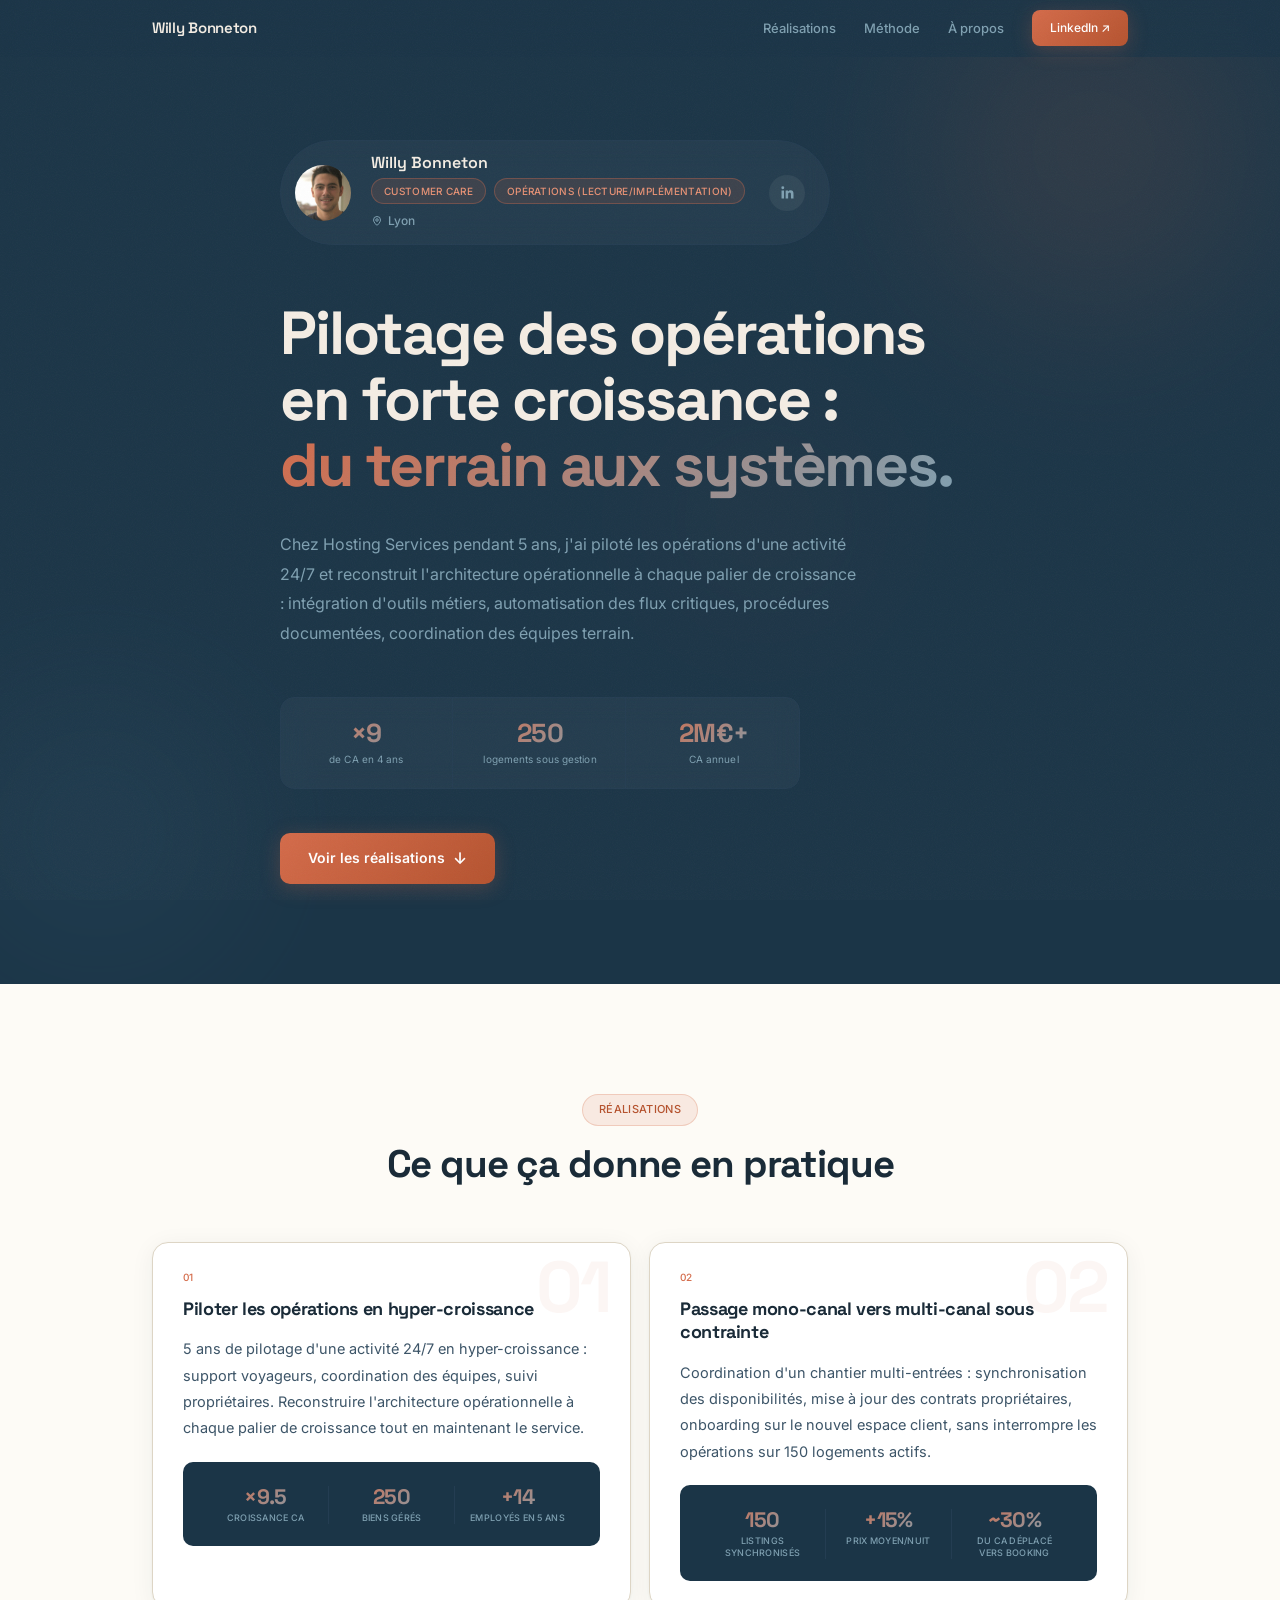
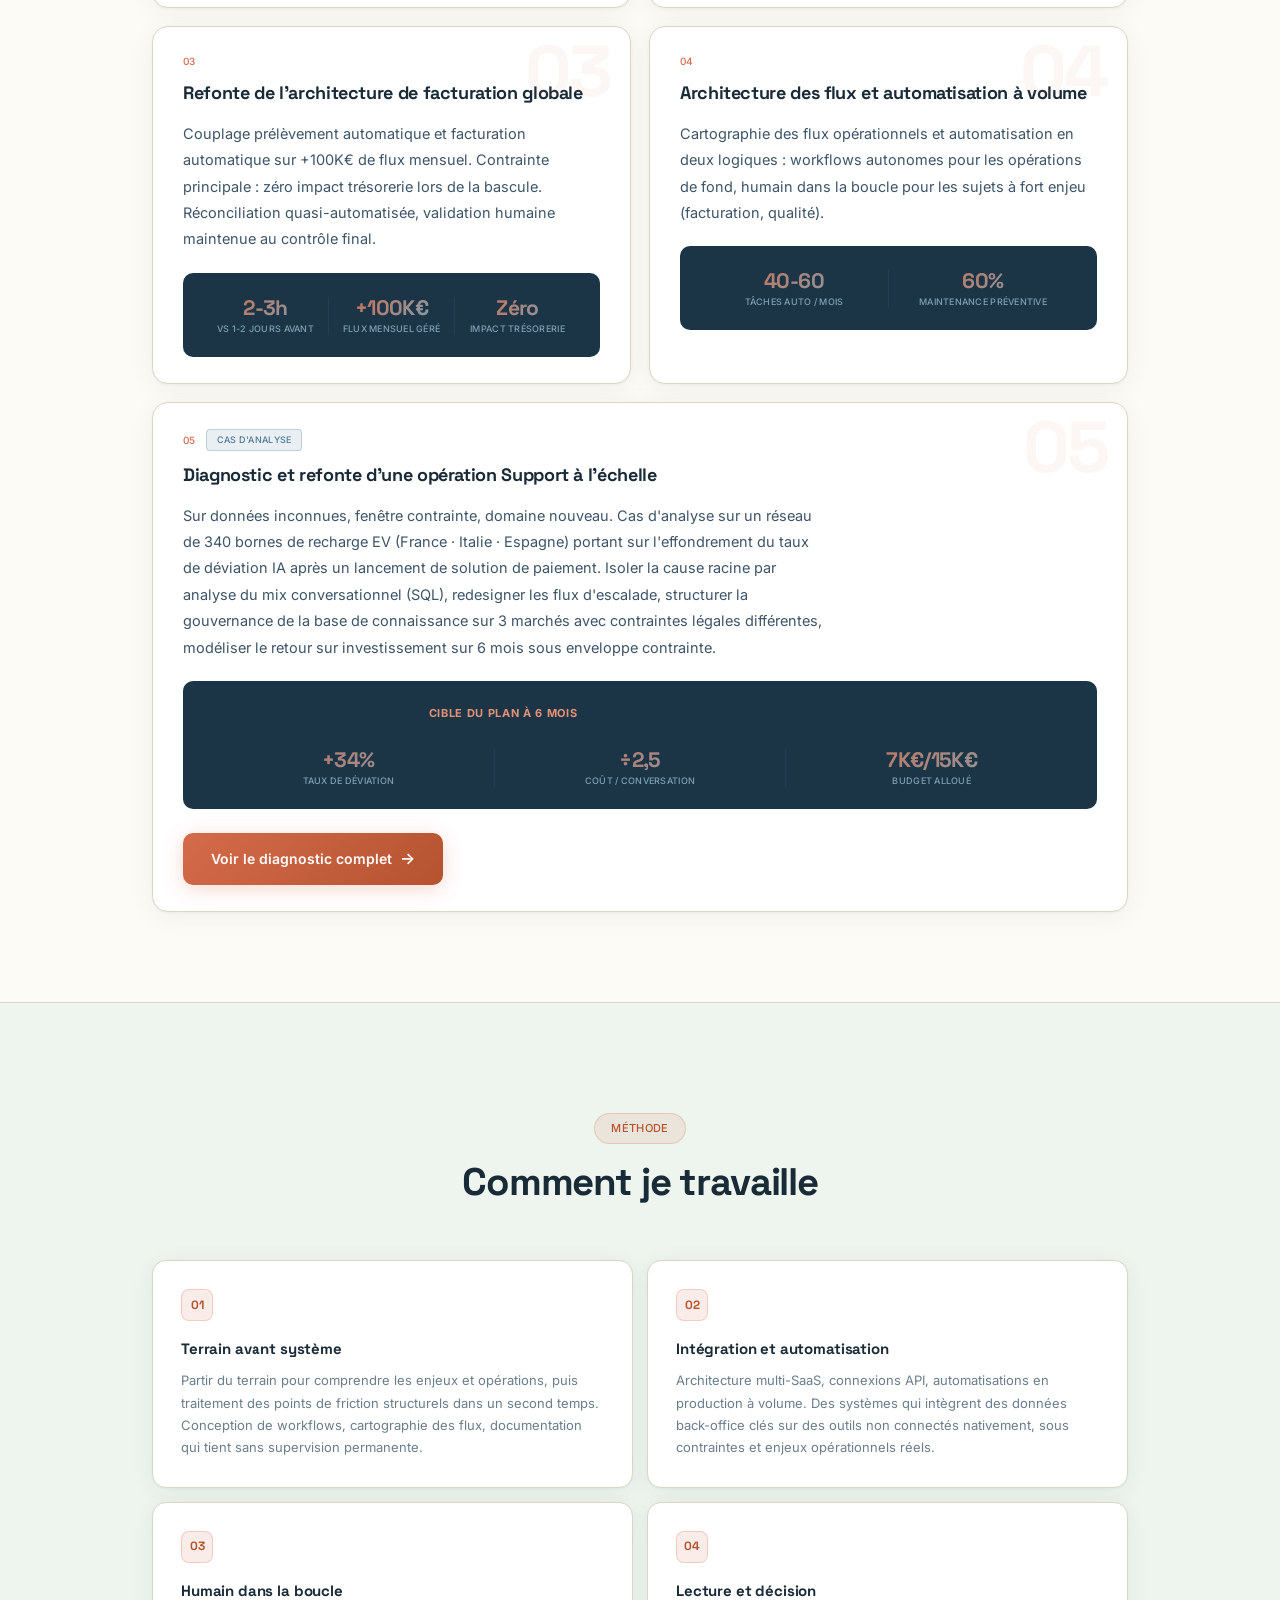
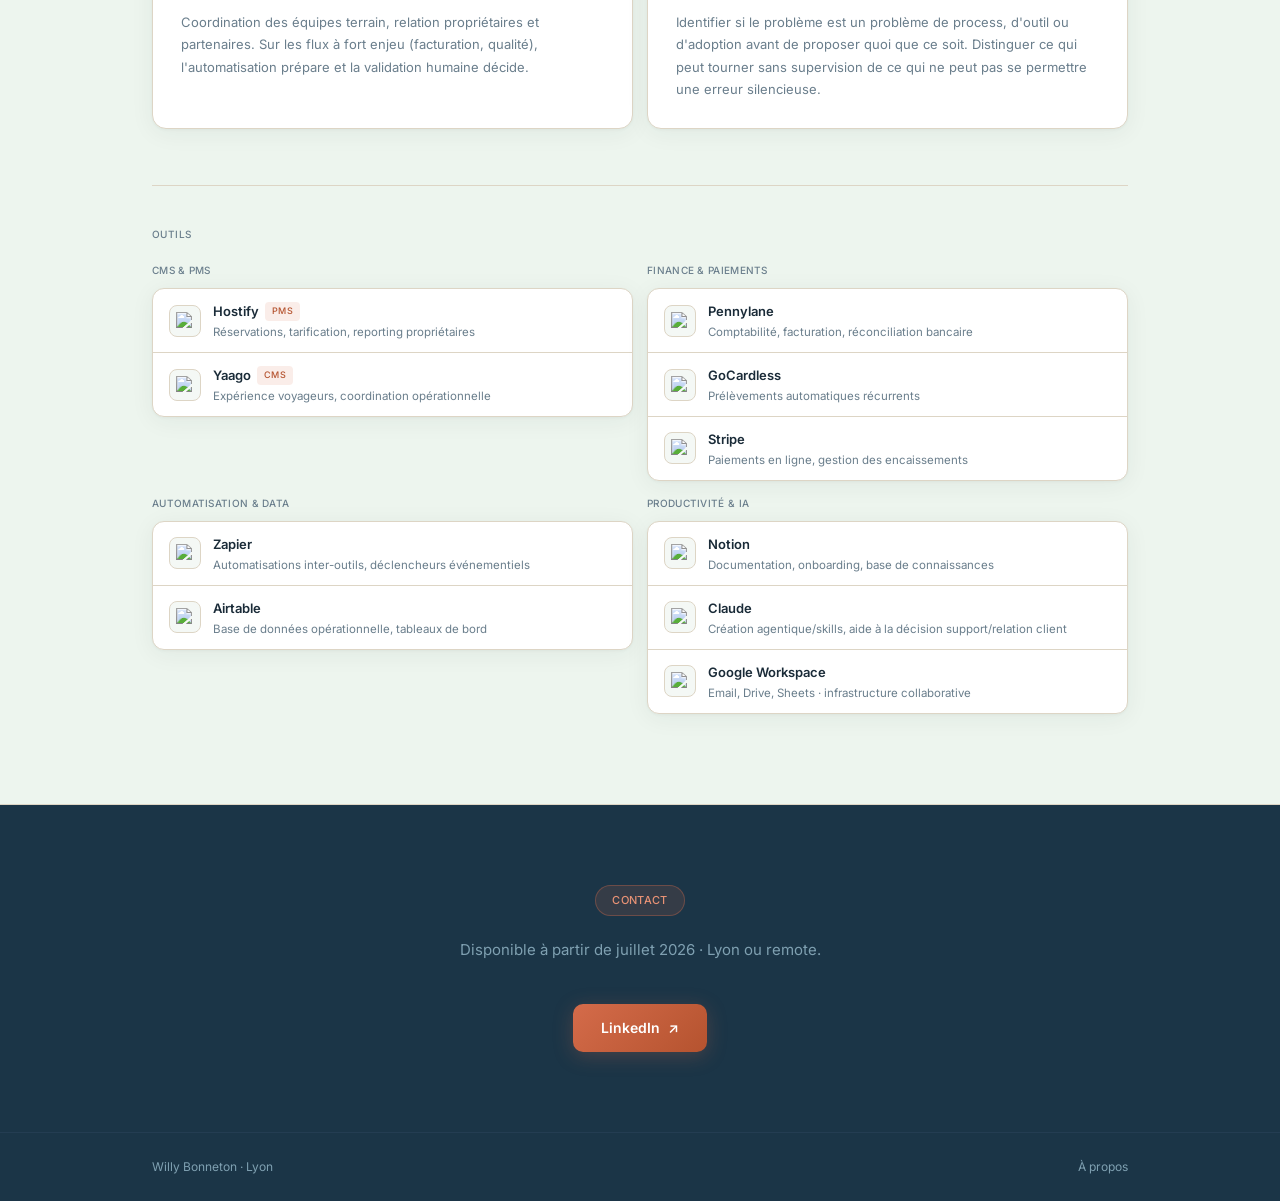
==== index.html @ 4ea3c124 "Renforce la visibilite du label cible du plan a 6 mois" ====
<!DOCTYPE html>
<html lang="fr">
<head>
  <meta charset="UTF-8">
  <meta name="viewport" content="width=device-width, initial-scale=1.0">
  <title>Willy Bonneton · Portfolio</title>
  <meta name="description" content="5 ans à piloter une opération en hyper-croissance, du terrain aux systèmes. Basé à Lyon.">
  <link rel="canonical" href="https://willy-bonneton.vercel.app/">

  <link rel="icon" href="favicon-32.png" type="image/png">
  <link rel="icon" href="favicon-192.png" type="image/png" sizes="192x192">
  <link rel="apple-touch-icon" href="apple-touch-icon.png">

  <meta property="og:type" content="website">
  <meta property="og:site_name" content="Willy Bonneton">
  <meta property="og:title" content="Willy Bonneton · Portfolio">
  <meta property="og:description" content="5 ans à piloter une opération en hyper-croissance, du terrain aux systèmes. Basé à Lyon.">
  <meta property="og:url" content="https://willy-bonneton.vercel.app/">
  <meta property="og:image" content="https://willy-bonneton.vercel.app/assets/og-image.jpg">
  <meta property="og:image:width" content="1200">
  <meta property="og:image:height" content="630">
  <meta property="og:locale" content="fr_FR">
  <meta name="twitter:card" content="summary_large_image">
  <meta name="twitter:title" content="Willy Bonneton · Portfolio">
  <meta name="twitter:description" content="5 ans à piloter une opération en hyper-croissance, du terrain aux systèmes. Basé à Lyon.">
  <meta name="twitter:image" content="https://willy-bonneton.vercel.app/assets/og-image.jpg">

  <link rel="preconnect" href="https://fonts.googleapis.com">
  <link rel="preconnect" href="https://fonts.gstatic.com" crossorigin>
  <link href="https://fonts.googleapis.com/css2?family=Space+Grotesk:wght@400;500;600;700&family=Inter:wght@400;500;600&display=swap" rel="stylesheet">
  <link rel="stylesheet" href="style.css">

  <script type="application/ld+json">
  {
    "@context": "https://schema.org",
    "@type": "Person",
    "name": "Willy Bonneton",
    "url": "https://willy-bonneton.vercel.app/",
    "image": "https://willy-bonneton.vercel.app/assets/willy-bonneton.jpg",
    "jobTitle": "Opérations & Customer Care",
    "address": {
      "@type": "PostalAddress",
      "addressLocality": "Lyon",
      "addressCountry": "FR"
    },
    "sameAs": [
      "https://www.linkedin.com/in/willy-bonneton/"
    ]
  }
  </script>
</head>
<body>

  <header id="site-header">
    <div class="container">
      <nav>
        <a href="index.html" class="nav-brand">Willy Bonneton</a>
        <div class="nav-links">
          <a href="#realisations">Réalisations</a>
          <a href="#methode">Méthode</a>
          <a href="about.html">À propos</a>
          <a href="https://www.linkedin.com/in/willy-bonneton/" target="_blank" rel="noopener" class="nav-cta">LinkedIn ↗</a>
        </div>
        <button class="mobile-menu-btn" aria-label="Menu" aria-expanded="false">☰</button>
      </nav>
    </div>
    <div class="mobile-menu">
      <a href="#realisations">Réalisations</a>
      <a href="#methode">Méthode</a>
      <a href="about.html">À propos</a>
      <a href="https://www.linkedin.com/in/willy-bonneton/" target="_blank" rel="noopener" class="nav-cta">LinkedIn ↗</a>
    </div>
  </header>

  <main>

    <!-- HERO -->
    <section class="hero">
      <div class="orb orb-1"></div>
      <div class="orb orb-2"></div>
      <div class="orb orb-3"></div>
      <div class="container hero-inner">
        <div class="identity-card reveal">
          <img src="assets/willy-bonneton.jpg" alt="Willy Bonneton" class="identity-photo" width="56" height="56" loading="lazy">
          <div class="identity-text">
            <p class="identity-name">Willy Bonneton</p>
            <div class="identity-tags">
              <span class="badge-pill on-dark">Customer Care</span>
              <span class="badge-pill on-dark">Opérations (lecture/implémentation)</span>
            </div>
            <p class="identity-location">
              <svg viewBox="0 0 24 24" fill="none" stroke="currentColor" stroke-width="2" aria-hidden="true"><path d="M12 21s-7-6.1-7-11a7 7 0 0 1 14 0c0 4.9-7 11-7 11z"/><circle cx="12" cy="10" r="2.5"/></svg>
              Lyon
            </p>
          </div>
          <a href="https://www.linkedin.com/in/willy-bonneton/" target="_blank" rel="noopener" class="identity-linkedin" aria-label="Profil LinkedIn de Willy Bonneton">
            <svg viewBox="0 0 24 24" fill="currentColor" aria-hidden="true"><path d="M20.45 20.45h-3.55v-5.57c0-1.33-.02-3.04-1.85-3.04-1.86 0-2.14 1.45-2.14 2.94v5.67H9.36V9h3.41v1.56h.05c.48-.9 1.64-1.85 3.38-1.85 3.6 0 4.27 2.37 4.27 5.46v6.28zM5.34 7.43a2.06 2.06 0 1 1 0-4.12 2.06 2.06 0 0 1 0 4.12zM7.11 20.45H3.56V9h3.55v11.45z"/></svg>
          </a>
        </div>
        <h1 class="hero-title reveal" style="--d:.14s">
          Pilotage des opérations en forte croissance :<br>
          <span class="gradient-text">du terrain aux systèmes.</span>
        </h1>
        <p class="hero-body reveal" style="--d:.16s">
          Chez Hosting Services pendant 5 ans, j'ai piloté les opérations d'une activité 24/7 et reconstruit l'architecture opérationnelle à chaque palier de croissance : intégration d'outils métiers, automatisation des flux critiques, procédures documentées, coordination des équipes terrain.
        </p>
        <div class="hero-stats reveal" style="--d:.24s">
          <div class="stat">
            <span class="stat-num">×9</span>
            <span class="stat-desc">de CA en 4 ans</span>
          </div>
          <div class="stat">
            <span class="stat-num">250</span>
            <span class="stat-desc">logements sous gestion</span>
          </div>
          <div class="stat">
            <span class="stat-num">2M€+</span>
            <span class="stat-desc">CA annuel</span>
          </div>
        </div>
        <div class="reveal" style="--d:.32s">
          <a href="#realisations" class="gradient-btn">Voir les réalisations <span style="font-size:16px">↓</span></a>
        </div>
      </div>
    </section>

    <!-- RÉALISATIONS -->
    <section class="realisations" id="realisations">
      <div class="container">
        <div class="section-head reveal">
          <span class="badge-pill">Réalisations</span>
          <h2>Ce que ça donne en pratique</h2>
        </div>

        <div class="realisations-grid">

          <!-- 01 -->
          <div class="real-card reveal" data-num="01">
            <p class="real-num">01</p>
            <h3>Piloter les opérations en hyper-croissance</h3>
            <p>5 ans de pilotage d'une activité 24/7 en hyper-croissance : support voyageurs, coordination des équipes, suivi propriétaires. Reconstruire l'architecture opérationnelle à chaque palier de croissance tout en maintenant le service.</p>
            <div class="result-block">
              <div class="result-highlights">
                <div class="result-hl">
                  <span class="result-hl-num">×9.5</span>
                  <span class="result-hl-label">croissance CA</span>
                </div>
                <div class="result-hl">
                  <span class="result-hl-num">250</span>
                  <span class="result-hl-label">biens gérés</span>
                </div>
                <div class="result-hl">
                  <span class="result-hl-num">+14</span>
                  <span class="result-hl-label">employés en 5 ans</span>
                </div>
              </div>
            </div>
          </div>

          <!-- 02 -->
          <div class="real-card reveal" data-num="02" style="--d:.08s">
            <p class="real-num">02</p>
            <h3>Passage mono-canal vers multi-canal sous contrainte</h3>
            <p>Coordination d'un chantier multi-entrées : synchronisation des disponibilités, mise à jour des contrats propriétaires, onboarding sur le nouvel espace client, sans interrompre les opérations sur 150 logements actifs.</p>
            <div class="result-block">
              <div class="result-highlights">
                <div class="result-hl">
                  <span class="result-hl-num">150</span>
                  <span class="result-hl-label">listings synchronisés</span>
                </div>
                <div class="result-hl">
                  <span class="result-hl-num">+15%</span>
                  <span class="result-hl-label">prix moyen/nuit</span>
                </div>
                <div class="result-hl">
                  <span class="result-hl-num">~30%</span>
                  <span class="result-hl-label">du CA déplacé vers Booking</span>
                </div>
              </div>
            </div>
          </div>

          <!-- 03 -->
          <div class="real-card reveal" data-num="03" style="--d:.08s">
            <p class="real-num">03</p>
            <h3>Refonte de l'architecture de facturation globale</h3>
            <p>Couplage prélèvement automatique et facturation automatique sur +100K€ de flux mensuel. Contrainte principale : zéro impact trésorerie lors de la bascule. Réconciliation quasi-automatisée, validation humaine maintenue au contrôle final.</p>
            <div class="result-block">
              <div class="result-highlights">
                <div class="result-hl">
                  <span class="result-hl-num">2-3h</span>
                  <span class="result-hl-label">vs 1-2 jours avant</span>
                </div>
                <div class="result-hl">
                  <span class="result-hl-num">+100K€</span>
                  <span class="result-hl-label">flux mensuel géré</span>
                </div>
                <div class="result-hl">
                  <span class="result-hl-num">Zéro</span>
                  <span class="result-hl-label">impact trésorerie</span>
                </div>
              </div>
            </div>
          </div>

          <!-- 04 -->
          <div class="real-card reveal" data-num="04" style="--d:.16s">
            <p class="real-num">04</p>
            <h3>Architecture des flux et automatisation à volume</h3>
            <p>Cartographie des flux opérationnels et automatisation en deux logiques : workflows autonomes pour les opérations de fond, humain dans la boucle pour les sujets à fort enjeu (facturation, qualité).</p>
            <div class="result-block">
              <div class="result-highlights">
                <div class="result-hl">
                  <span class="result-hl-num">40-60</span>
                  <span class="result-hl-label">tâches auto / mois</span>
                </div>
                <div class="result-hl">
                  <span class="result-hl-num">60%</span>
                  <span class="result-hl-label">maintenance préventive</span>
                </div>
              </div>
            </div>
          </div>

          <!-- 05 · Cas d'analyse (pleine largeur) -->
          <div class="real-card real-card-span reveal" data-num="05" style="--d:.20s">
            <div class="real-tag-row">
              <p class="real-num">05</p>
              <span class="real-case-badge">Cas d'analyse</span>
            </div>
            <h3>Diagnostic et refonte d'une opération Support à l'échelle</h3>
            <p>Sur données inconnues, fenêtre contrainte, domaine nouveau. Cas d'analyse sur un réseau de 340 bornes de recharge EV (France · Italie · Espagne) portant sur l'effondrement du taux de déviation IA après un lancement de solution de paiement. Isoler la cause racine par analyse du mix conversationnel (SQL), redesigner les flux d'escalade, structurer la gouvernance de la base de connaissance sur 3 marchés avec contraintes légales différentes, modéliser le retour sur investissement sur 6 mois sous enveloppe contrainte.</p>
            <div class="result-block">
              <p style="text-align:center;font-family:var(--font);font-size:11px;font-weight:700;letter-spacing:0.06em;text-transform:uppercase;color:#E89275;padding-top:16px;margin-bottom:8px;">Cible du plan à 6 mois</p>
              <div class="result-highlights">
                <div class="result-hl">
                  <span class="result-hl-num">+34%</span>
                  <span class="result-hl-label">taux de déviation</span>
                </div>
                <div class="result-hl">
                  <span class="result-hl-num">÷2,5</span>
                  <span class="result-hl-label">coût / conversation</span>
                </div>
                <div class="result-hl">
                  <span class="result-hl-num">7K€/15K€</span>
                  <span class="result-hl-label">budget alloué</span>
                </div>
              </div>
            </div>
            <a href="case-etude-support-ops.html" class="gradient-btn case-cta">Voir le diagnostic complet <span style="font-size:16px">→</span></a>
          </div>

        </div>
      </div>
    </section>

    <!-- MÉTHODE -->
    <section class="methode" id="methode">
      <div class="container">
        <div class="section-head reveal">
          <span class="badge-pill">Méthode</span>
          <h2>Comment je travaille</h2>
        </div>

        <div class="skills-grid">
          <div class="skill reveal">
            <div class="skill-marker">01</div>
            <h4>Terrain avant système</h4>
            <p>Partir du terrain pour comprendre les enjeux et opérations, puis traitement des points de friction structurels dans un second temps. Conception de workflows, cartographie des flux, documentation qui tient sans supervision permanente.</p>
          </div>
          <div class="skill reveal" style="--d:.06s">
            <div class="skill-marker">02</div>
            <h4>Intégration et automatisation</h4>
            <p>Architecture multi-SaaS, connexions API, automatisations en production à volume. Des systèmes qui intègrent des données back-office clés sur des outils non connectés nativement, sous contraintes et enjeux opérationnels réels.</p>
          </div>
          <div class="skill reveal" style="--d:.12s">
            <div class="skill-marker">03</div>
            <h4>Humain dans la boucle</h4>
            <p>Coordination des équipes terrain, relation propriétaires et partenaires. Sur les flux à fort enjeu (facturation, qualité), l'automatisation prépare et la validation humaine décide.</p>
          </div>
          <div class="skill reveal" style="--d:.18s">
            <div class="skill-marker">04</div>
            <h4>Lecture et décision</h4>
            <p>Identifier si le problème est un problème de process, d'outil ou d'adoption avant de proposer quoi que ce soit. Distinguer ce qui peut tourner sans supervision de ce qui ne peut pas se permettre une erreur silencieuse.</p>
          </div>
        </div>

        <!-- Outils -->
        <p class="outils-label reveal">Outils</p>
        <div class="tools-grid">

          <div class="reveal">
            <p class="tool-group-label">CMS &amp; PMS</p>
            <div class="tool-list">
              <div class="tool-item">
                <div class="tool-logo-wrap">
                  <img src="https://www.google.com/s2/favicons?domain=hostify.app&sz=64" alt="Hostify" loading="lazy">
                </div>
                <div class="tool-text">
                  <div class="tool-name-row">
                    <span class="tool-name">Hostify</span>
                    <span class="tool-type">PMS</span>
                  </div>
                  <span class="tool-desc">Réservations, tarification, reporting propriétaires</span>
                </div>
              </div>
              <div class="tool-item">
                <div class="tool-logo-wrap">
                  <img src="https://www.google.com/s2/favicons?domain=yaago.com&sz=64" alt="Yaago" loading="lazy">
                </div>
                <div class="tool-text">
                  <div class="tool-name-row">
                    <span class="tool-name">Yaago</span>
                    <span class="tool-type">CMS</span>
                  </div>
                  <span class="tool-desc">Expérience voyageurs, coordination opérationnelle</span>
                </div>
              </div>
            </div>
          </div>

          <div class="reveal" style="--d:.06s">
            <p class="tool-group-label">Finance &amp; Paiements</p>
            <div class="tool-list">
              <div class="tool-item">
                <div class="tool-logo-wrap">
                  <img src="https://www.google.com/s2/favicons?domain=pennylane.com&sz=64" alt="Pennylane" loading="lazy">
                </div>
                <div class="tool-text">
                  <div class="tool-name-row"><span class="tool-name">Pennylane</span></div>
                  <span class="tool-desc">Comptabilité, facturation, réconciliation bancaire</span>
                </div>
              </div>
              <div class="tool-item">
                <div class="tool-logo-wrap">
                  <img src="https://www.google.com/s2/favicons?domain=gocardless.com&sz=64" alt="GoCardless" loading="lazy">
                </div>
                <div class="tool-text">
                  <div class="tool-name-row"><span class="tool-name">GoCardless</span></div>
                  <span class="tool-desc">Prélèvements automatiques récurrents</span>
                </div>
              </div>
              <div class="tool-item">
                <div class="tool-logo-wrap">
                  <img src="https://cdn.simpleicons.org/stripe/635BFF" alt="Stripe" loading="lazy">
                </div>
                <div class="tool-text">
                  <div class="tool-name-row"><span class="tool-name">Stripe</span></div>
                  <span class="tool-desc">Paiements en ligne, gestion des encaissements</span>
                </div>
              </div>
            </div>
          </div>

          <div class="reveal" style="--d:.12s">
            <p class="tool-group-label">Automatisation &amp; Data</p>
            <div class="tool-list">
              <div class="tool-item">
                <div class="tool-logo-wrap">
                  <img src="https://cdn.simpleicons.org/zapier/FF4A00" alt="Zapier" loading="lazy">
                </div>
                <div class="tool-text">
                  <div class="tool-name-row"><span class="tool-name">Zapier</span></div>
                  <span class="tool-desc">Automatisations inter-outils, déclencheurs événementiels</span>
                </div>
              </div>
              <div class="tool-item">
                <div class="tool-logo-wrap">
                  <img src="https://cdn.simpleicons.org/airtable/18BFFF" alt="Airtable" loading="lazy">
                </div>
                <div class="tool-text">
                  <div class="tool-name-row"><span class="tool-name">Airtable</span></div>
                  <span class="tool-desc">Base de données opérationnelle, tableaux de bord</span>
                </div>
              </div>
            </div>
          </div>

          <div class="reveal" style="--d:.18s">
            <p class="tool-group-label">Productivité &amp; IA</p>
            <div class="tool-list">
              <div class="tool-item">
                <div class="tool-logo-wrap">
                  <img src="https://cdn.simpleicons.org/notion/000000" alt="Notion" loading="lazy">
                </div>
                <div class="tool-text">
                  <div class="tool-name-row"><span class="tool-name">Notion</span></div>
                  <span class="tool-desc">Documentation, onboarding, base de connaissances</span>
                </div>
              </div>
              <div class="tool-item">
                <div class="tool-logo-wrap">
                  <img src="https://cdn.simpleicons.org/anthropic/C05621" alt="Claude" loading="lazy">
                </div>
                <div class="tool-text">
                  <div class="tool-name-row"><span class="tool-name">Claude</span></div>
                  <span class="tool-desc">Création agentique/skills, aide à la décision support/relation client</span>
                </div>
              </div>
              <div class="tool-item">
                <div class="tool-logo-wrap">
                  <img src="https://cdn.simpleicons.org/google/4285F4" alt="Google Workspace" loading="lazy">
                </div>
                <div class="tool-text">
                  <div class="tool-name-row"><span class="tool-name">Google Workspace</span></div>
                  <span class="tool-desc">Email, Drive, Sheets · infrastructure collaborative</span>
                </div>
              </div>
            </div>
          </div>

        </div>
      </div>
    </section>

    <!-- CONTACT -->
    <section class="contact" id="contact">
      <div class="container reveal">
        <span class="badge-pill on-dark">Contact</span>
        <p class="dark-p" style="margin-top:20px;">Disponible à partir de juillet 2026 · Lyon ou remote.</p>
        <div class="contact-actions">
          <a href="https://www.linkedin.com/in/willy-bonneton/" target="_blank" rel="noopener" class="gradient-btn">LinkedIn <span style="font-size:14px">↗</span></a>
        </div>
      </div>
    </section>

  </main>

  <footer>
    <div class="container">
      <p>Willy Bonneton · Lyon</p>
      <a href="about.html">À propos</a>
    </div>
  </footer>

  <script>
    (function () {
      var header = document.getElementById('site-header');
      var onScroll = function () {
        header.classList.toggle('scrolled', window.scrollY > 20);
      };
      window.addEventListener('scroll', onScroll, { passive: true });
      onScroll();

      var btn = document.querySelector('.mobile-menu-btn');
      var menu = document.querySelector('.mobile-menu');
      btn.addEventListener('click', function () {
        var open = menu.classList.toggle('open');
        btn.textContent = open ? '✕' : '☰';
        btn.setAttribute('aria-expanded', open);
      });
      menu.querySelectorAll('a').forEach(function (a) {
        a.addEventListener('click', function () {
          menu.classList.remove('open');
          btn.textContent = '☰';
          btn.setAttribute('aria-expanded', 'false');
        });
      });

      var reveals = document.querySelectorAll('.reveal');
      var show = function (el) { el.classList.add('visible'); };
      if ('IntersectionObserver' in window) {
        var obs = new IntersectionObserver(function (entries) {
          entries.forEach(function (entry) {
            if (entry.isIntersecting) {
              show(entry.target);
              obs.unobserve(entry.target);
            }
          });
        }, { threshold: 0.01 });
        reveals.forEach(function (el) {
          var rect = el.getBoundingClientRect();
          if (rect.top < window.innerHeight && rect.bottom > 0) {
            show(el);
          } else {
            obs.observe(el);
          }
        });
      } else {
        reveals.forEach(show);
      }
    })();
  </script>

<script defer src="/_vercel/insights/script.js"></script>
</body>
</html>
---- style.css ----
*, *::before, *::after { box-sizing: border-box; margin: 0; padding: 0; }

:root {
  --bg:           #FDFBF6;
  --bg-alt:       #EDF5EE;
  --bg-dark:      #1B3547;
  --text:         #1A2B38;
  --text-light:   #F4EDE4;
  --muted:        #6A7E8C;
  --muted-dark:   #7FA0B1;
  --accent:       #D46B4A;
  --accent-deep:  #B5532F;
  --accent-cool:  #4E7A96;
  --accent-dim:   rgba(212,107,74,0.12);
  --border:       #DDD5C5;
  --border-dark:  #243D52;
  --surface-dark: rgba(255,255,255,0.04);
  --nav-bg:       rgba(27,53,71,0.82);
  --card-shadow:        0 1px 3px rgba(26,43,56,0.04), 0 4px 24px rgba(26,43,56,0.06);
  --card-shadow-hover:  0 2px 8px rgba(212,107,74,0.10), 0 12px 36px rgba(26,43,56,0.10);
  --font:      'Inter', -apple-system, BlinkMacSystemFont, sans-serif;
  --font-head: 'Space Grotesk', 'Inter', sans-serif;
  --max: 1040px;
}

html { scroll-behavior: smooth; }

body {
  font-family: var(--font);
  background: var(--bg);
  color: var(--text);
  font-size: 16px;
  line-height: 1.6;
  -webkit-font-smoothing: antialiased;
  -moz-osx-font-smoothing: grayscale;
  overflow-x: hidden;
}

body::after {
  content: '';
  position: fixed;
  inset: 0;
  pointer-events: none;
  z-index: 9999;
  opacity: 0.04;
  background-image: url("data:image/svg+xml,%3Csvg xmlns='http://www.w3.org/2000/svg' width='300' height='300'%3E%3Cfilter id='n'%3E%3CfeTurbulence type='fractalNoise' baseFrequency='0.7' numOctaves='4' stitchTiles='stitch'/%3E%3C/filter%3E%3Crect width='300' height='300' filter='url(%23n)'/%3E%3C/svg%3E");
  background-size: 200px;
  background-repeat: repeat;
}

a { color: inherit; text-decoration: none; }
img { display: block; max-width: 100%; }

.container {
  max-width: var(--max);
  margin: 0 auto;
  padding: 0 32px;
}

/* ── Scrollbar ── */
::-webkit-scrollbar { width: 6px; }
::-webkit-scrollbar-track { background: var(--bg); }
::-webkit-scrollbar-thumb { background: var(--border); border-radius: 3px; }
::-webkit-scrollbar-thumb:hover { background: var(--accent); }

/* ── Utilitaires dégradés ── */
.gradient-text {
  background: linear-gradient(135deg, var(--accent), var(--muted-dark));
  -webkit-background-clip: text;
  -webkit-text-fill-color: transparent;
  background-clip: text;
}

.gradient-btn {
  display: inline-flex;
  align-items: center;
  gap: 8px;
  background: linear-gradient(135deg, var(--accent), var(--accent-deep));
  color: #fff;
  font-weight: 600;
  font-size: 14px;
  padding: 13px 28px;
  border-radius: 10px;
  border: none;
  cursor: pointer;
  transition: transform 0.2s, box-shadow 0.2s;
  box-shadow: 0 4px 20px rgba(212,107,74,0.25);
}
.gradient-btn:hover {
  transform: translateY(-2px);
  box-shadow: 0 8px 30px rgba(212,107,74,0.35);
}

.ghost-btn {
  display: inline-flex;
  align-items: center;
  gap: 8px;
  background: transparent;
  font-weight: 600;
  font-size: 14px;
  padding: 12px 26px;
  border-radius: 10px;
  cursor: pointer;
  border: 1.5px solid rgba(255,255,255,0.2);
  color: var(--text-light);
  transition: border-color 0.2s, transform 0.2s;
}
.ghost-btn:hover {
  border-color: var(--accent);
  transform: translateY(-1px);
}

/* ── Badge pill ── */
.badge-pill {
  display: inline-flex;
  align-items: center;
  padding: 6px 16px;
  border-radius: 100px;
  font-family: var(--font);
  font-size: 11px;
  font-weight: 500;
  letter-spacing: 0.03em;
  text-transform: uppercase;
  background: var(--accent-dim);
  border: 1px solid rgba(212,107,74,0.25);
  color: var(--accent-deep);
}

.badge-pill.on-dark {
  background: rgba(212,107,74,0.14);
  border-color: rgba(212,107,74,0.35);
  color: #E89275;
}

/* ── Têtes de section ── */
.section-head {
  text-align: center;
  margin-bottom: 56px;
}

.section-head h2 {
  font-family: var(--font-head);
  font-size: clamp(1.6rem, 3vw, 2.4rem);
  font-weight: 700;
  letter-spacing: -0.03em;
  line-height: 1.15;
  color: var(--text);
  margin-top: 16px;
}

/* ── Animations d'entrée au scroll ── */
.reveal {
  opacity: 0;
  transform: translateY(28px);
  transition: opacity 0.65s cubic-bezier(0.22,1,0.36,1) var(--d, 0s),
              transform 0.65s cubic-bezier(0.22,1,0.36,1) var(--d, 0s);
}
.reveal.visible {
  opacity: 1;
  transform: translateY(0);
}
@media (prefers-reduced-motion: reduce) {
  .reveal { opacity: 1; transform: none; transition: none; }
}

@keyframes float1 {
  0%, 100% { transform: translate(0, 0) scale(1); }
  33% { transform: translate(30px, -40px) scale(1.05); }
  66% { transform: translate(-20px, 20px) scale(0.95); }
}
@keyframes float2 {
  0%, 100% { transform: translate(0, 0) scale(1); }
  33% { transform: translate(-40px, 30px) scale(0.95); }
  66% { transform: translate(20px, -30px) scale(1.05); }
}

/* ════════════════════════════════════
   NAVIGATION
════════════════════════════════════ */
header {
  position: fixed;
  top: 0;
  left: 0;
  right: 0;
  z-index: 100;
  background: var(--nav-bg);
  backdrop-filter: blur(16px);
  -webkit-backdrop-filter: blur(16px);
  border-bottom: 1px solid transparent;
  transition: border-color 0.3s, background 0.3s;
}
header.scrolled { border-bottom-color: var(--border-dark); }

nav {
  display: flex;
  align-items: center;
  justify-content: space-between;
  height: 56px;
}

.nav-brand {
  font-family: var(--font-head);
  font-size: 15px;
  font-weight: 600;
  letter-spacing: -0.02em;
  color: var(--text-light);
}

.nav-links { display: flex; align-items: center; gap: 28px; }
.nav-links a { font-size: 13px; font-weight: 500; color: var(--muted-dark); transition: color 0.2s; }
.nav-links a:hover { color: var(--text-light); }

.nav-links .nav-cta {
  color: #fff;
  padding: 8px 18px;
  font-size: 12px;
  border-radius: 8px;
  background: linear-gradient(135deg, var(--accent), var(--accent-deep));
  box-shadow: 0 4px 20px rgba(212,107,74,0.25);
  transition: transform 0.2s, box-shadow 0.2s;
}
.nav-links .nav-cta:hover {
  color: #fff;
  transform: translateY(-2px);
  box-shadow: 0 8px 30px rgba(212,107,74,0.35);
}

.mobile-menu-btn {
  display: none;
  align-items: center;
  justify-content: center;
  width: 36px;
  height: 36px;
  background: none;
  border: none;
  color: var(--text-light);
  cursor: pointer;
  font-size: 20px;
}

.mobile-menu {
  display: none;
  flex-direction: column;
  gap: 16px;
  padding: 16px 32px 24px;
  border-top: 1px solid var(--border-dark);
}
.mobile-menu.open { display: flex; }
.mobile-menu a { font-size: 15px; font-weight: 500; color: var(--muted-dark); }
.mobile-menu .nav-cta {
  color: #fff;
  text-align: center;
  justify-content: center;
  display: inline-flex;
  padding: 10px 20px;
  font-size: 13px;
  border-radius: 8px;
  background: linear-gradient(135deg, var(--accent), var(--accent-deep));
}

/* ════════════════════════════════════
   HERO
════════════════════════════════════ */
.hero {
  position: relative;
  overflow: hidden;
  background: var(--bg-dark);
  padding: 140px 0 100px;
  min-height: 90vh;
  display: flex;
  align-items: center;
}

.orb {
  position: absolute;
  border-radius: 50%;
  filter: blur(80px);
  pointer-events: none;
  opacity: 0.16;
}
.orb-1 {
  width: 500px; height: 500px; top: -10%; right: -5%;
  background: radial-gradient(circle, var(--accent), transparent 70%);
  animation: float1 20s ease-in-out infinite;
}
.orb-2 {
  width: 400px; height: 400px; bottom: -5%; left: -8%;
  background: radial-gradient(circle, var(--accent-cool), transparent 70%);
  animation: float2 25s ease-in-out infinite;
}
.orb-3 {
  width: 250px; height: 250px; top: 40%; left: 50%;
  background: radial-gradient(circle, var(--accent), transparent 70%);
  animation: float1 18s ease-in-out infinite reverse;
  opacity: 0.08;
}

.hero-inner { position: relative; z-index: 1; }

.kicker {
  font-family: var(--font);
  font-size: 11px;
  font-weight: 500;
  letter-spacing: 0.04em;
  text-transform: uppercase;
  color: var(--muted-dark);
  margin-bottom: 28px;
}

.hero-title {
  font-family: var(--font-head);
  font-size: clamp(2.2rem, 5vw, 3.8rem);
  font-weight: 700;
  line-height: 1.08;
  letter-spacing: -0.035em;
  color: var(--text-light);
  margin-bottom: 32px;
  max-width: 720px;
}

.hero-body {
  font-size: 16px;
  color: var(--muted-dark);
  line-height: 1.85;
  max-width: 580px;
  margin-bottom: 48px;
}

.hero-stats {
  display: flex;
  gap: 2px;
  border: 1px solid var(--border-dark);
  border-radius: 14px;
  overflow: hidden;
  max-width: 520px;
  margin-bottom: 44px;
  background: var(--surface-dark);
  backdrop-filter: blur(12px);
  -webkit-backdrop-filter: blur(12px);
}

.stat {
  flex: 1;
  padding: 22px 20px;
  border-right: 1px solid var(--border-dark);
  text-align: center;
}
.stat:last-child { border-right: none; }

.stat-num {
  display: block;
  font-family: var(--font-head);
  font-size: 26px;
  font-weight: 700;
  letter-spacing: -0.03em;
  line-height: 1;
  margin-bottom: 6px;
  background: linear-gradient(135deg, var(--accent), var(--muted-dark));
  -webkit-background-clip: text;
  -webkit-text-fill-color: transparent;
  background-clip: text;
}

.stat-desc {
  display: block;
  font-family: var(--font);
  font-size: 10px;
  color: var(--muted-dark);
  letter-spacing: 0.01em;
  line-height: 1.4;
}

/* ════════════════════════════════════
   IDENTITY CARD (hero)
════════════════════════════════════ */
.identity-card {
  display: inline-flex;
  align-items: center;
  gap: 20px;
  padding: 14px 24px 14px 14px;
  border-radius: 100px;
  background: var(--surface-dark);
  border: 1px solid var(--border-dark);
  backdrop-filter: blur(12px);
  -webkit-backdrop-filter: blur(12px);
  margin-bottom: 56px;
  max-width: 100%;
}

.identity-photo {
  width: 56px;
  height: 56px;
  border-radius: 50%;
  object-fit: cover;
  flex-shrink: 0;
}

.identity-text {
  display: flex;
  flex-direction: column;
  gap: 7px;
  min-width: 0;
}

.identity-name {
  font-family: var(--font-head);
  font-size: 16px;
  font-weight: 600;
  color: var(--text-light);
  line-height: 1;
  margin: 0;
}

.identity-tags {
  display: flex;
  align-items: center;
  gap: 8px;
  flex-wrap: wrap;
}

.identity-tags .badge-pill {
  padding: 4px 12px;
  font-size: 10px;
}

.identity-location {
  display: flex;
  align-items: center;
  gap: 5px;
  font-size: 12px;
  color: var(--muted-dark);
  font-weight: 500;
  margin: 0;
}
.identity-location svg { width: 12px; height: 12px; flex-shrink: 0; }

.identity-linkedin {
  display: inline-flex;
  align-items: center;
  justify-content: center;
  width: 36px;
  height: 36px;
  border-radius: 50%;
  background: rgba(255,255,255,0.06);
  color: var(--muted-dark);
  flex-shrink: 0;
  margin-left: 4px;
  transition: background 0.2s, color 0.2s;
}
.identity-linkedin:hover { background: var(--accent); color: #fff; }
.identity-linkedin svg { width: 17px; height: 17px; }

@media (max-width: 560px) {
  .identity-card { flex-wrap: wrap; border-radius: 24px; padding: 16px; gap: 14px; margin-bottom: 40px; }
  .identity-linkedin { margin-left: auto; }
}

/* ════════════════════════════════════
   RÉALISATIONS
════════════════════════════════════ */
.realisations {
  background: var(--bg);
  padding: 110px 0 90px;
}

.real-card {
  position: relative;
  overflow: hidden;
  background: #FFFFFF;
  border: 1px solid var(--border);
  border-radius: 16px;
  padding: 36px 40px;
  box-shadow: var(--card-shadow);
  transition: border-color 0.35s cubic-bezier(0.22,1,0.36,1),
              box-shadow 0.35s cubic-bezier(0.22,1,0.36,1),
              transform 0.35s cubic-bezier(0.22,1,0.36,1);
}
.real-card:hover {
  border-color: rgba(212,107,74,0.35);
  box-shadow: var(--card-shadow-hover);
  transform: translateY(-3px);
}

.real-card::before {
  content: attr(data-num);
  position: absolute;
  top: 12px;
  right: 28px;
  font-family: var(--font-head);
  font-size: 100px;
  font-weight: 800;
  line-height: 1;
  letter-spacing: -0.04em;
  pointer-events: none;
  color: rgba(212,107,74,0.06);
}

.real-num {
  font-family: var(--font);
  font-size: 10px;
  font-weight: 500;
  letter-spacing: 0.04em;
  text-transform: uppercase;
  color: var(--accent);
  margin-bottom: 12px;
}

.real-card h3 {
  font-family: var(--font-head);
  font-size: 18px;
  font-weight: 700;
  letter-spacing: -0.02em;
  line-height: 1.3;
  margin-bottom: 16px;
  max-width: 580px;
}

.real-card p:not(.real-num) {
  font-size: 14.5px;
  color: #3D5568;
  line-height: 1.82;
  margin-bottom: 12px;
  max-width: 640px;
}
.real-card p:last-of-type { margin-bottom: 0; }

/* Bloc résultats */
.result-block {
  margin-top: 20px;
  background: var(--bg-dark);
  border-radius: 10px;
  padding: 6px 0;
  overflow: hidden;
}

/* ════════════════════════════════════
   MÉTHODE
════════════════════════════════════ */
.methode {
  background: var(--bg-alt);
  padding: 110px 0 90px;
  border-top: 1px solid var(--border);
  border-bottom: 1px solid var(--border);
}

.skills-grid {
  display: grid;
  grid-template-columns: 1fr 1fr;
  gap: 14px;
  margin-bottom: 56px;
}

.skill {
  background: #FFFFFF;
  border: 1px solid var(--border);
  border-radius: 14px;
  padding: 28px;
  box-shadow: var(--card-shadow);
  transition: border-color 0.3s cubic-bezier(0.22,1,0.36,1),
              box-shadow 0.3s cubic-bezier(0.22,1,0.36,1),
              transform 0.3s cubic-bezier(0.22,1,0.36,1);
}
.skill:hover {
  border-color: rgba(212,107,74,0.35);
  box-shadow: var(--card-shadow-hover);
  transform: translateY(-2px);
}

.skill-marker {
  display: inline-flex;
  align-items: center;
  justify-content: center;
  width: 32px;
  height: 32px;
  background: var(--accent-dim);
  border: 1px solid rgba(212,107,74,0.25);
  border-radius: 8px;
  font-family: var(--font-head);
  font-size: 12px;
  font-weight: 700;
  color: var(--accent-deep);
  margin-bottom: 16px;
}

.skill h4 {
  font-family: var(--font-head);
  font-size: 15px;
  font-weight: 700;
  letter-spacing: -0.01em;
  margin-bottom: 8px;
}
.skill p { font-size: 13px; color: var(--muted); line-height: 1.72; }

/* ── Outils ── */
.outils-label {
  font-family: var(--font);
  font-size: 10px;
  font-weight: 500;
  letter-spacing: 0.04em;
  text-transform: uppercase;
  color: var(--muted);
  margin-bottom: 20px;
  padding-top: 40px;
  border-top: 1px solid var(--border);
}

.tools-grid {
  display: grid;
  grid-template-columns: 1fr 1fr;
  gap: 14px;
}

.tool-group-label {
  font-family: var(--font);
  font-size: 10px;
  font-weight: 500;
  letter-spacing: 0.03em;
  text-transform: uppercase;
  color: var(--muted);
  margin-bottom: 10px;
}

.tool-list {
  background: #FFFFFF;
  border: 1px solid var(--border);
  border-radius: 12px;
  overflow: hidden;
  box-shadow: var(--card-shadow);
}

.tool-item {
  display: flex;
  align-items: center;
  gap: 12px;
  padding: 12px 16px;
  border-bottom: 1px solid var(--border);
}
.tool-item:last-child { border-bottom: none; }

.tool-logo-wrap {
  width: 32px;
  height: 32px;
  border-radius: 8px;
  background: #F4F8F5;
  border: 1px solid var(--border);
  display: flex;
  align-items: center;
  justify-content: center;
  flex-shrink: 0;
  overflow: hidden;
}

.tool-logo-wrap img {
  width: 18px;
  height: 18px;
  object-fit: contain;
}

.tool-text { display: flex; flex-direction: column; gap: 2px; min-width: 0; }

.tool-name-row { display: flex; align-items: center; gap: 6px; }

.tool-name { font-size: 13px; font-weight: 600; white-space: nowrap; }

.tool-type {
  font-family: var(--font);
  font-size: 9px;
  font-weight: 500;
  letter-spacing: 0.03em;
  text-transform: uppercase;
  background: var(--accent-dim);
  color: var(--accent-deep);
  padding: 2px 7px;
  border-radius: 4px;
  white-space: nowrap;
}

.tool-desc {
  font-size: 11.5px;
  color: var(--muted);
  line-height: 1.4;
  white-space: nowrap;
  overflow: hidden;
  text-overflow: ellipsis;
}

/* ════════════════════════════════════
   CONTACT
════════════════════════════════════ */
.contact {
  position: relative;
  overflow: hidden;
  background: var(--bg-dark);
  padding: 80px 0;
  text-align: center;
}

.contact .container { position: relative; z-index: 1; }

.contact-actions {
  margin-top: 24px;
  display: flex;
  gap: 12px;
  justify-content: center;
  flex-wrap: wrap;
}

/* ── Footer ── */
footer {
  background: var(--bg-dark);
  border-top: 1px solid var(--border-dark);
  padding: 24px 0;
}

footer .container {
  display: flex;
  justify-content: space-between;
  align-items: center;
  flex-wrap: wrap;
  gap: 8px;
}
footer p, footer a { font-size: 12px; color: var(--muted-dark); }
footer a { transition: color 0.2s; }
footer a:hover { color: var(--text-light); }

/* ════════════════════════════════════
   À PROPOS
════════════════════════════════════ */
.about-hero {
  position: relative;
  overflow: hidden;
  background: var(--bg-dark);
  padding: 152px 0 104px;
  min-height: 100vh;
}

.about-parcours-bottom {
  min-height: auto;
  padding: 64px 0 104px;
}

.about-hero .container { position: relative; z-index: 1; }

.about-hero h1 {
  font-family: var(--font-head);
  font-size: clamp(1.8rem, 3.5vw, 2.8rem);
  font-weight: 700;
  letter-spacing: -0.03em;
  color: var(--text-light);
  margin-bottom: 48px;
  line-height: 1.15;
  max-width: 580px;
}

.about-body {
  font-size: 16.5px;
  line-height: 1.88;
  color: var(--muted-dark);
  max-width: 600px;
}
.about-body p { margin-bottom: 28px; }
.about-body p:last-child { margin-bottom: 0; }

.about-cta {
  margin-top: 56px;
  padding-top: 44px;
  border-top: 1px solid var(--border-dark);
  display: flex;
  align-items: center;
  gap: 12px;
}

/* Compat : anciens boutons utilisés sur about.html */
.btn {
  display: inline-flex;
  align-items: center;
  gap: 8px;
  background: linear-gradient(135deg, var(--accent), var(--accent-deep));
  color: #fff;
  font-size: 14px;
  font-weight: 600;
  padding: 13px 28px;
  border-radius: 10px;
  box-shadow: 0 4px 20px rgba(212,107,74,0.25);
  transition: transform 0.2s, box-shadow 0.2s;
}
.btn:hover {
  transform: translateY(-2px);
  box-shadow: 0 8px 30px rgba(212,107,74,0.35);
}

.btn-outline {
  background: transparent;
  color: var(--text-light);
  border: 1.5px solid rgba(255,255,255,0.2);
  box-shadow: none;
}
.btn-outline:hover {
  border-color: var(--accent);
  transform: translateY(-1px);
  box-shadow: none;
}

/* ════════════════════════════════════
   RÉALISATIONS GRID
════════════════════════════════════ */
.realisations-grid {
  display: grid;
  grid-template-columns: 1fr 1fr;
  gap: 18px;
}

.realisations-grid .real-card {
  padding: 26px 30px;
}

.realisations-grid .real-card::before {
  font-size: 72px;
  top: 8px;
  right: 20px;
}

.real-card-span {
  grid-column: 1 / -1;
}

/* ════════════════════════════════════
   RESULT HIGHLIGHTS STRIP
════════════════════════════════════ */
.result-highlights {
  display: flex;
  padding: 18px 0 16px;
  margin: 0 20px;
  border-bottom: 1px solid var(--border-dark);
}

.result-hl {
  flex: 1;
  text-align: center;
  border-right: 1px solid var(--border-dark);
  padding: 0 12px;
}
.result-hl:last-child { border-right: none; }

.result-hl-num {
  display: block;
  font-family: var(--font-head);
  font-size: 21px;
  font-weight: 700;
  letter-spacing: -0.03em;
  line-height: 1;
  margin-bottom: 5px;
  background: linear-gradient(135deg, var(--accent), var(--muted-dark));
  -webkit-background-clip: text;
  -webkit-text-fill-color: transparent;
  background-clip: text;
}

.result-hl-label {
  display: block;
  font-family: var(--font);
  font-size: 9px;
  font-weight: 500;
  color: var(--muted-dark);
  letter-spacing: 0.03em;
  text-transform: uppercase;
  line-height: 1.35;
}

/* Quand les highlights sont seuls dans le bloc (pas de rows) */
.result-block .result-highlights:last-child {
  border-bottom: none;
  padding-bottom: 16px;
}

/* ── Badge "Cas d'analyse" pour la carte 05 ── */
.real-tag-row {
  display: flex;
  align-items: center;
  gap: 10px;
  margin-bottom: 12px;
}
.real-tag-row .real-num { margin-bottom: 0; }

.real-case-badge {
  font-family: var(--font);
  font-size: 9px;
  font-weight: 500;
  letter-spacing: 0.03em;
  text-transform: uppercase;
  background: rgba(78, 122, 150, 0.12);
  border: 1px solid rgba(78, 122, 150, 0.28);
  color: var(--accent-cool);
  padding: 3px 10px;
  border-radius: 4px;
}

/* ════════════════════════════════════
   PROFIL EN UNE PAGE (about.html)
════════════════════════════════════ */
.profil-section { background: var(--bg-alt); padding: 90px 0; border-top: 1px solid var(--border); border-bottom: 1px solid var(--border); }

.tag-card {
  background: #FFFFFF;
  border: 1px solid var(--border);
  border-radius: 16px;
  padding: 30px 32px;
  box-shadow: var(--card-shadow);
}
.tag-card h3 {
  font-family: var(--font-head);
  font-size: 15px;
  font-weight: 700;
  letter-spacing: -0.01em;
  margin-bottom: 16px;
}

.tag-group { margin-bottom: 24px; }
.tag-group:last-child { margin-bottom: 0; }
.tag-group-title {
  font-family: var(--font);
  font-size: 10px;
  font-weight: 500;
  letter-spacing: 0.03em;
  text-transform: uppercase;
  color: var(--muted);
  margin-bottom: 12px;
}

.tag-list { display: flex; flex-wrap: wrap; gap: 8px; }
.tag-chip {
  display: inline-flex;
  align-items: center;
  font-size: 12.5px;
  font-weight: 500;
  padding: 7px 14px;
  border-radius: 100px;
  background: #F9F6F0;
  border: 1px solid var(--border);
  color: var(--text);
  line-height: 1.3;
}
.tag-chip.chip-accent { background: var(--accent-dim); border-color: rgba(212,107,74,0.25); color: var(--accent-deep); }

.mbti-badge {
  font-family: var(--font);
  font-size: 9px;
  font-weight: 500;
  letter-spacing: 0.03em;
  text-transform: uppercase;
  background: rgba(78,122,150,0.12);
  border: 1px solid rgba(78,122,150,0.28);
  color: var(--accent-cool);
  padding: 3px 10px;
  border-radius: 4px;
}

/* ════════════════════════════════════
   ÉCRITS SECTION
════════════════════════════════════ */
.ecrits {
  padding: 80px 0;
  background: var(--bg);
  border-top: 1px solid var(--border);
}

.essays-list {
  border: 1px solid var(--border);
  border-radius: 14px;
  overflow: hidden;
  background: #FFFFFF;
  box-shadow: var(--card-shadow);
  margin-bottom: 28px;
}

.essay-item {
  display: flex;
  align-items: center;
  gap: 20px;
  padding: 20px 24px;
  border-bottom: 1px solid var(--border);
  text-decoration: none;
  color: inherit;
  transition: background 0.2s;
}
.essay-item:last-child { border-bottom: none; }
.essay-item:hover { background: #FAF8F5; }
.essay-item:hover .essay-arrow {
  color: var(--accent);
  transform: translate(2px, -2px);
}

.essay-date {
  font-family: var(--font);
  font-size: 11px;
  font-weight: 500;
  color: var(--muted);
  letter-spacing: 0.01em;
  flex-shrink: 0;
  width: 36px;
}

.essay-content { flex: 1; min-width: 0; }

.essay-title {
  display: block;
  font-size: 14px;
  font-weight: 600;
  color: var(--text);
  letter-spacing: -0.01em;
  margin-bottom: 4px;
}

.essay-desc {
  display: block;
  font-size: 12px;
  color: var(--muted);
  line-height: 1.45;
}

.essay-arrow {
  font-size: 15px;
  color: var(--muted);
  flex-shrink: 0;
  transition: color 0.2s, transform 0.2s;
}

/* ════════════════════════════════════
   PARCOURS TIMELINE (about.html)
════════════════════════════════════ */
.parcours-section {
  margin-top: 52px;
  padding-top: 44px;
  border-top: 1px solid var(--border-dark);
  max-width: 600px;
}

.parcours-label {
  font-family: var(--font);
  font-size: 10px;
  font-weight: 500;
  letter-spacing: 0.04em;
  text-transform: uppercase;
  color: var(--muted-dark);
  margin-bottom: 28px;
}

.parcours-timeline {
  display: flex;
  flex-direction: column;
  position: relative;
  padding-left: 26px;
}

.parcours-timeline::before {
  content: '';
  position: absolute;
  left: 3px;
  top: 12px;
  bottom: 12px;
  width: 1px;
  background: linear-gradient(to bottom, var(--accent) 0%, rgba(212,107,74,0.08) 100%);
}

.tl-item {
  display: flex;
  align-items: baseline;
  gap: 20px;
  padding: 10px 0;
  position: relative;
}

.tl-item::before {
  content: '';
  position: absolute;
  left: -26px;
  top: 15px;
  width: 7px;
  height: 7px;
  border-radius: 50%;
  background: var(--bg-dark);
  border: 1.5px solid var(--muted-dark);
  box-shadow: 0 0 0 3px var(--bg-dark);
}

.tl-item.current::before {
  background: var(--accent);
  border-color: var(--accent);
  box-shadow: 0 0 0 3px rgba(212,107,74,0.2), 0 0 0 5px var(--bg-dark);
}

.tl-date {
  font-family: var(--font);
  font-size: 10.5px;
  font-weight: 500;
  color: var(--muted-dark);
  letter-spacing: 0.01em;
  flex-shrink: 0;
  width: 90px;
  padding-top: 2px;
}
.tl-item.current .tl-date { color: #E89275; }

.tl-role {
  display: block;
  font-size: 14px;
  font-weight: 600;
  color: var(--text-light);
  line-height: 1.3;
  margin-bottom: 2px;
}

.tl-org {
  display: block;
  font-size: 12px;
  color: var(--muted-dark);
  line-height: 1.4;
}

.case-cta { margin-top: 24px; }

.bilan-section {
  background: var(--bg);
  padding: 90px 0;
  text-align: center;
  border-top: 1px solid var(--border);
  border-bottom: 1px solid var(--border);
}
.bilan-text {
  font-size: 15px;
  color: #3D5568;
  line-height: 1.85;
  max-width: 620px;
  margin: 20px auto 0;
}
.bilan-actions {
  margin-top: 32px;
  display: flex;
  gap: 12px;
  justify-content: center;
  flex-wrap: wrap;
}
.btn-outline-light {
  display: inline-flex;
  align-items: center;
  gap: 8px;
  background: transparent;
  font-weight: 600;
  font-size: 14px;
  padding: 12px 26px;
  border-radius: 10px;
  border: 1.5px solid var(--border);
  color: var(--text);
  transition: border-color 0.2s, transform 0.2s;
}
.btn-outline-light:hover { border-color: var(--accent); transform: translateY(-1px); }

/* ════════════════════════════════════
   CASE STUDY (page dédiée)
════════════════════════════════════ */
.case-hero { min-height: auto; padding: 150px 0 90px; }

.section-light { background: var(--bg); padding: 64px 0 100px; }

.section-alt {
  background: var(--bg-alt);
  padding: 64px 0 100px;
  border-top: 1px solid var(--border);
  border-bottom: 1px solid var(--border);
}

.two-col-grid { display: grid; grid-template-columns: 1fr 1fr; gap: 18px; }
.span-full { grid-column: 1 / -1; }

.finding-card {
  background: #FFFFFF;
  border: 1px solid var(--border);
  border-radius: 16px;
  padding: 32px 34px;
  box-shadow: var(--card-shadow);
  transition: border-color 0.3s cubic-bezier(0.22,1,0.36,1),
              box-shadow 0.3s cubic-bezier(0.22,1,0.36,1),
              transform 0.3s cubic-bezier(0.22,1,0.36,1);
}
.finding-card:hover {
  border-color: rgba(212,107,74,0.35);
  box-shadow: var(--card-shadow-hover);
  transform: translateY(-2px);
}
.finding-card h3 {
  font-family: var(--font-head);
  font-size: 17px;
  font-weight: 700;
  letter-spacing: -0.02em;
  margin-bottom: 6px;
  line-height: 1.3;
}
.finding-card p { font-size: 14.5px; color: #3D5568; line-height: 1.82; margin-bottom: 12px; }
.finding-card p:last-of-type { margin-bottom: 0; }

/* Étiquette méthode : signale la démarche avant la conclusion */
.method-tag {
  display: block;
  font-family: var(--font);
  font-size: 10px;
  font-weight: 500;
  letter-spacing: 0.03em;
  text-transform: uppercase;
  color: var(--accent-cool);
  margin-bottom: 12px;
}

.case-note {
  background: var(--bg-alt);
  border-left: 3px solid var(--accent);
  border-radius: 8px;
  padding: 18px 22px;
  font-size: 13.5px;
  color: #3D5568;
  line-height: 1.75;
  margin-top: 24px;
}

.metric-list { list-style: none; display: flex; flex-direction: column; gap: 10px; margin-top: 18px; margin-bottom: 18px; max-width: 720px; }
.metric-list li { font-size: 14px; color: #3D5568; line-height: 1.6; padding-left: 22px; position: relative; }
.metric-list li::before { content: '→'; position: absolute; left: 0; color: var(--accent); font-weight: 600; }
.metric-list b { color: var(--text); font-weight: 600; }

/* Tableau comparatif : réservé aux arbitrages réels à 3 options */
.compare-table {
  width: 100%;
  border-collapse: collapse;
  margin: 16px 0 28px;
  font-size: 13px;
}
.compare-table th, .compare-table td {
  text-align: left;
  padding: 10px 14px;
  border-bottom: 1px solid var(--border);
}
.compare-table th {
  font-family: var(--font);
  font-size: 10px;
  font-weight: 500;
  letter-spacing: 0.03em;
  text-transform: uppercase;
  color: var(--muted);
}
.compare-table td { color: #3D5568; }
.compare-table tr.recommended td { background: var(--accent-dim); color: var(--text); font-weight: 500; }
.compare-table tr.recommended td:first-child { border-radius: 8px 0 0 8px; }
.compare-table tr.recommended td:last-child { border-radius: 0 8px 8px 0; }

/* Sections sombres internes (hors hero / contact) */
.dark-section { position: relative; overflow: hidden; background: var(--bg-dark); padding: 64px 0 100px; }
.dark-section .section-head h2 { color: var(--text-light); }
.dark-section .container { position: relative; z-index: 1; }
.dark-p {
  font-size: 15px;
  color: var(--muted-dark);
  line-height: 1.85;
  max-width: 680px;
  margin: 0 auto 40px;
  text-align: center;
}
.dark-p b { color: var(--text-light); }

/* ════════════════════════════════════
   RESPONSIVE
════════════════════════════════════ */
@media (max-width: 768px) {
  .container { padding: 0 20px; }
  .nav-links { display: none; }
  .mobile-menu-btn { display: flex; }
  .hero { padding: 120px 0 72px; }
  .hero-stats { flex-direction: column; max-width: 100%; }
  .stat { border-right: none; border-bottom: 1px solid var(--border-dark); }
  .stat:last-child { border-bottom: none; }
  .real-card { padding: 28px 24px; }
  .real-card::before { font-size: 56px; top: 12px; right: 18px; }
  .skills-grid { grid-template-columns: 1fr; }
  .tools-grid { grid-template-columns: 1fr; }
  .realisations-grid { grid-template-columns: 1fr; }
  .real-card-span { grid-column: auto; }
  .result-highlights { padding: 14px 0 12px; margin: 0 16px; }
  .result-hl-num { font-size: 17px; }
  .essay-item { gap: 12px; padding: 16px 18px; }
  .essay-date { width: 30px; font-size: 10px; }
  footer .container { flex-direction: column; gap: 8px; text-align: center; }
  .about-cta { flex-direction: column; align-items: flex-start; }
  .tl-item { flex-direction: column; gap: 2px; }
  .tl-date { width: auto; }
  .case-hero { padding: 120px 0 64px; }
  .section-light, .section-alt, .dark-section { padding: 48px 0 72px; }
  .two-col-grid { grid-template-columns: 1fr; }
  .finding-card { padding: 26px 24px; }
  .compare-table { font-size: 12px; }
  .compare-table th, .compare-table td { padding: 8px 8px; }
  .profil-section { padding: 64px 0; }
  .tag-card { padding: 24px 22px; }
}

@media (max-width: 480px) {
  .hero-title { font-size: 1.8rem; }
  .essay-item { flex-wrap: wrap; }
  .essay-arrow { display: none; }
}
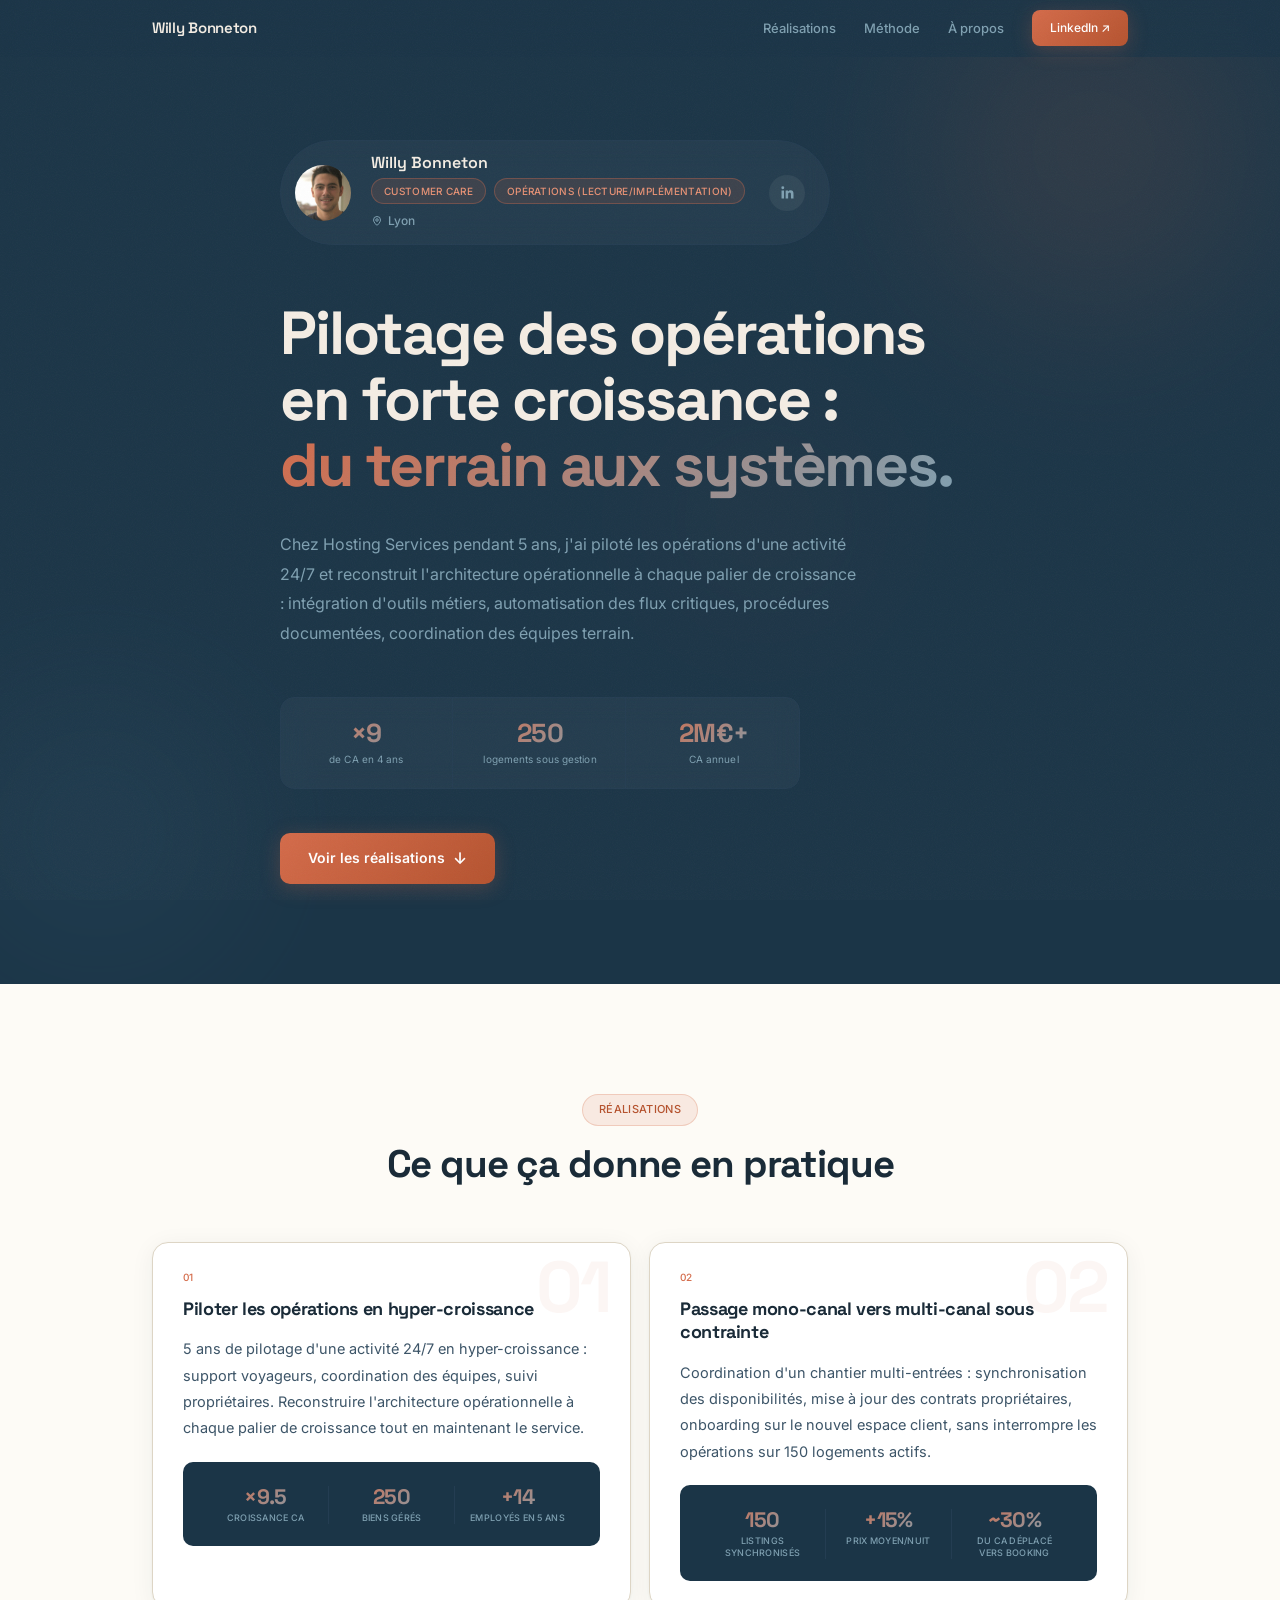
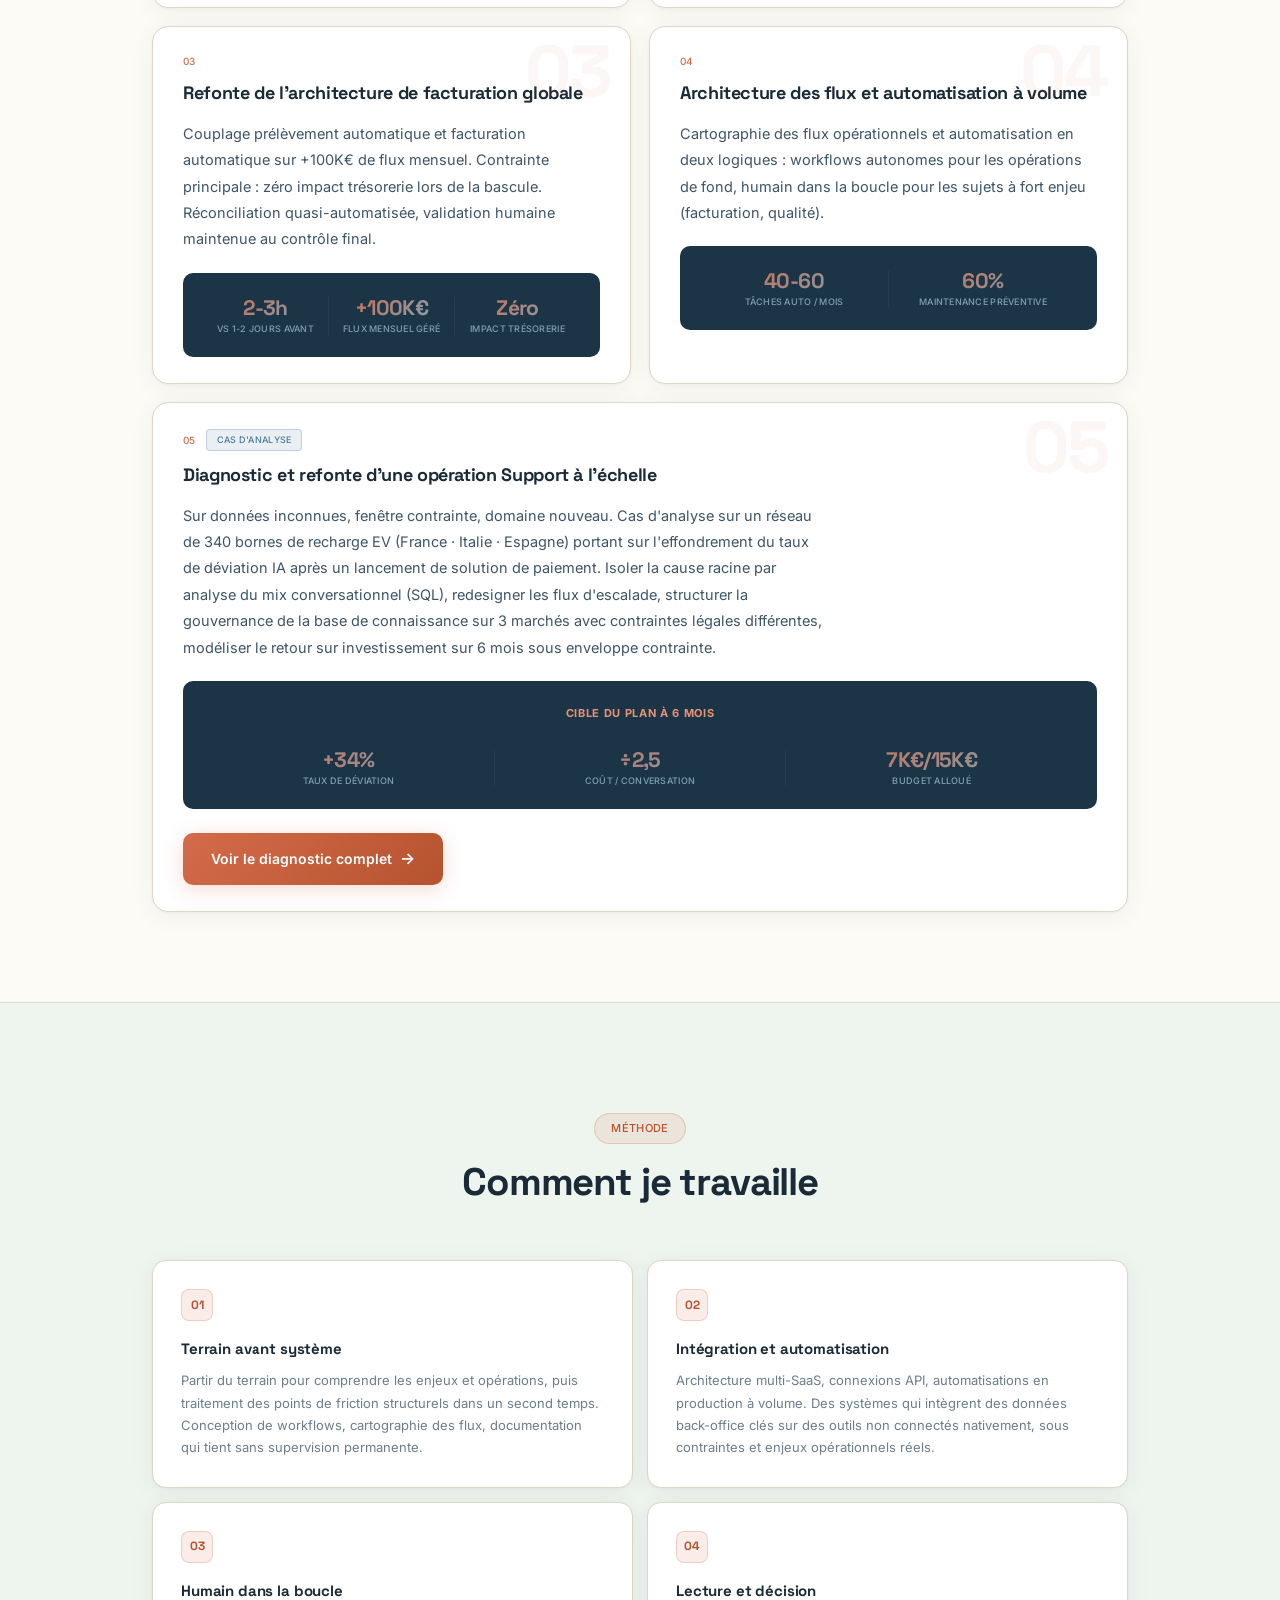
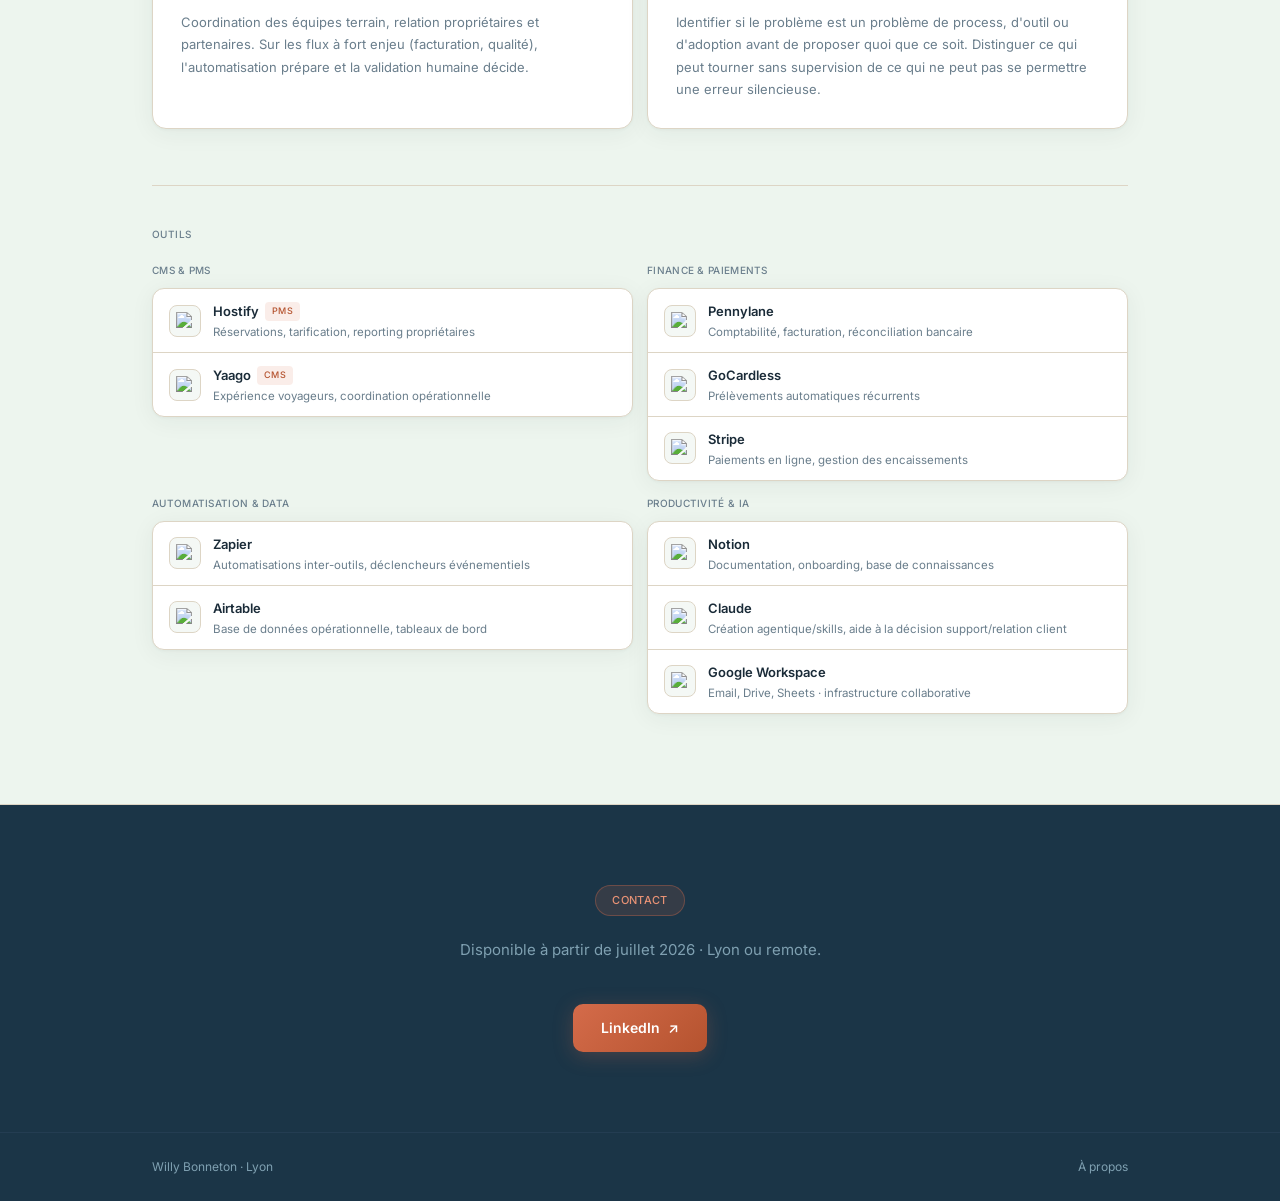
==== commit 5aa4eea3: "Corrige le centrage du label cible du plan (max-width herite de .real-card p)" ====
--- a/index.html
+++ b/index.html
@@ -231,7 +231,7 @@
             <h3>Diagnostic et refonte d'une opération Support à l'échelle</h3>
             <p>Sur données inconnues, fenêtre contrainte, domaine nouveau. Cas d'analyse sur un réseau de 340 bornes de recharge EV (France · Italie · Espagne) portant sur l'effondrement du taux de déviation IA après un lancement de solution de paiement. Isoler la cause racine par analyse du mix conversationnel (SQL), redesigner les flux d'escalade, structurer la gouvernance de la base de connaissance sur 3 marchés avec contraintes légales différentes, modéliser le retour sur investissement sur 6 mois sous enveloppe contrainte.</p>
             <div class="result-block">
-              <p style="text-align:center;font-family:var(--font);font-size:11px;font-weight:700;letter-spacing:0.06em;text-transform:uppercase;color:#E89275;padding-top:16px;margin-bottom:8px;">Cible du plan à 6 mois</p>
+              <p style="text-align:center;font-family:var(--font);font-size:11px;font-weight:700;letter-spacing:0.06em;text-transform:uppercase;color:#E89275;padding-top:16px;margin-bottom:8px;max-width:none;">Cible du plan à 6 mois</p>
               <div class="result-highlights">
                 <div class="result-hl">
                   <span class="result-hl-num">+34%</span>
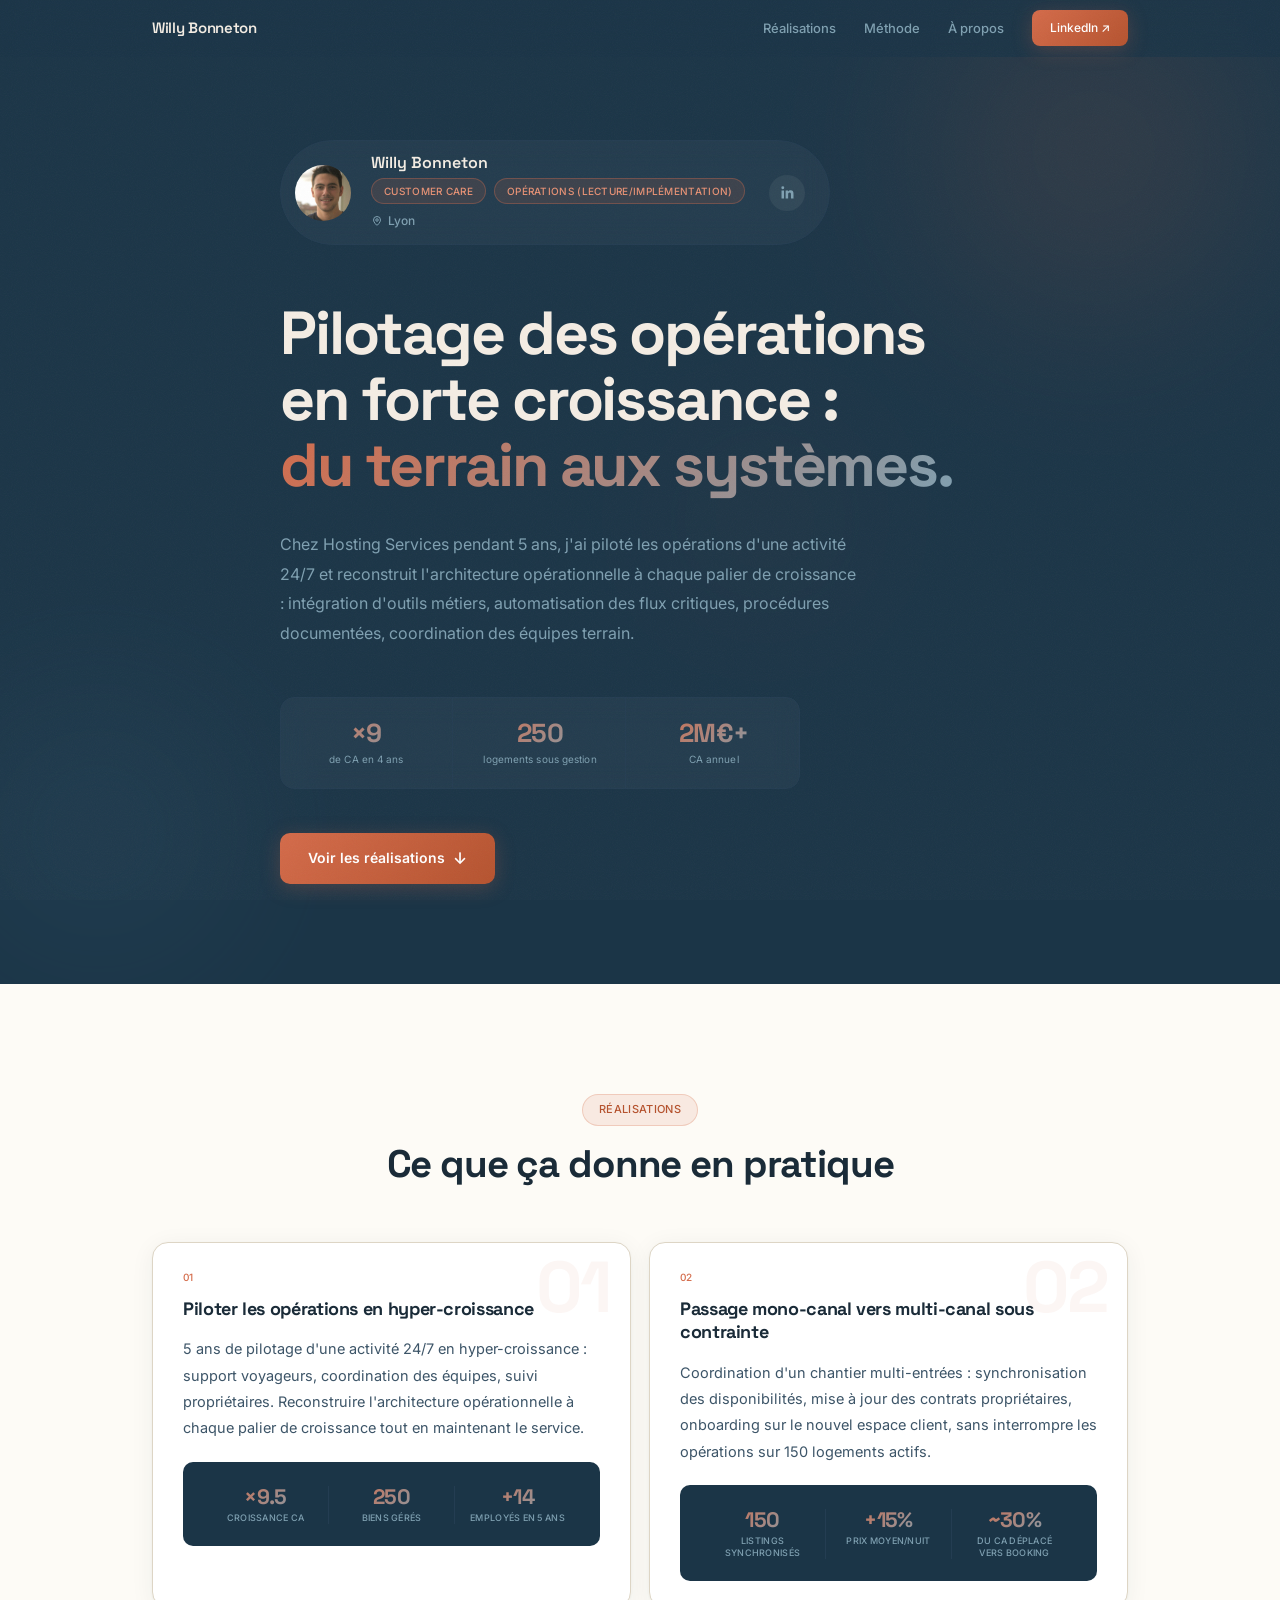
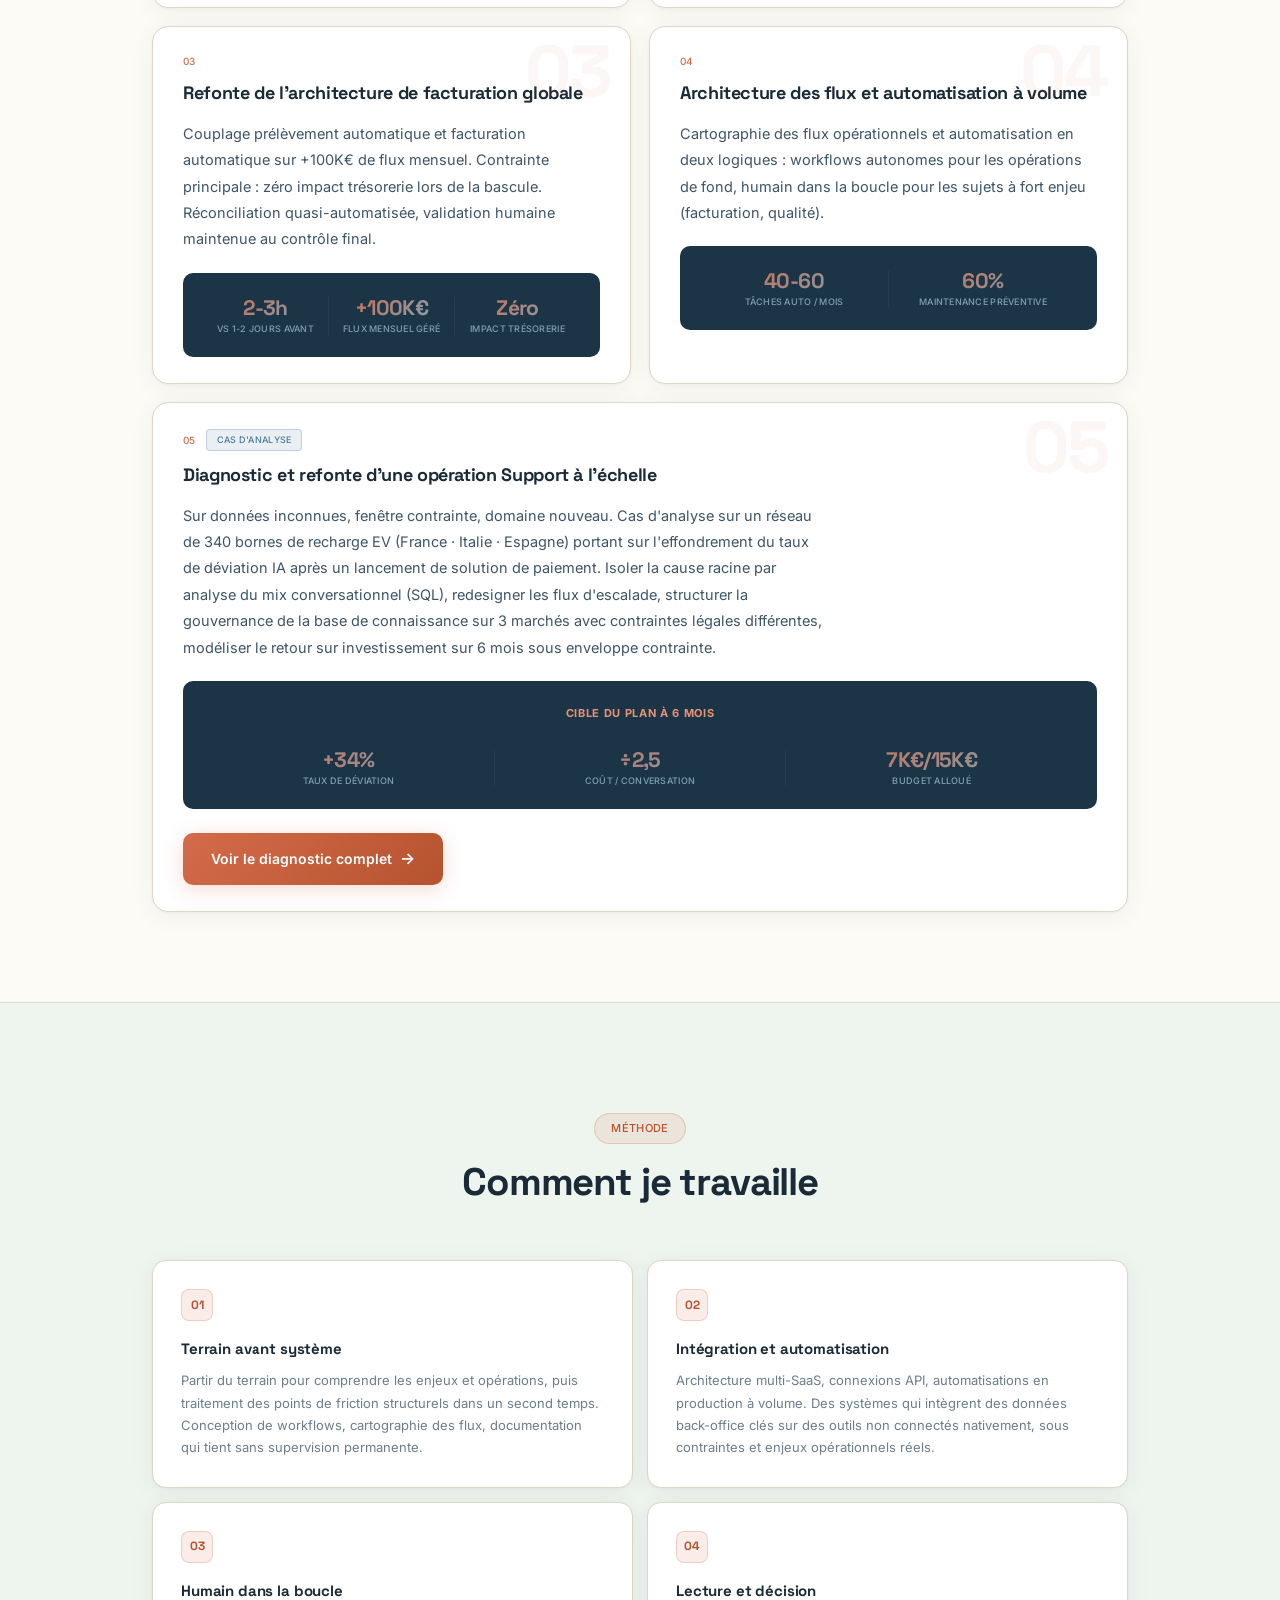
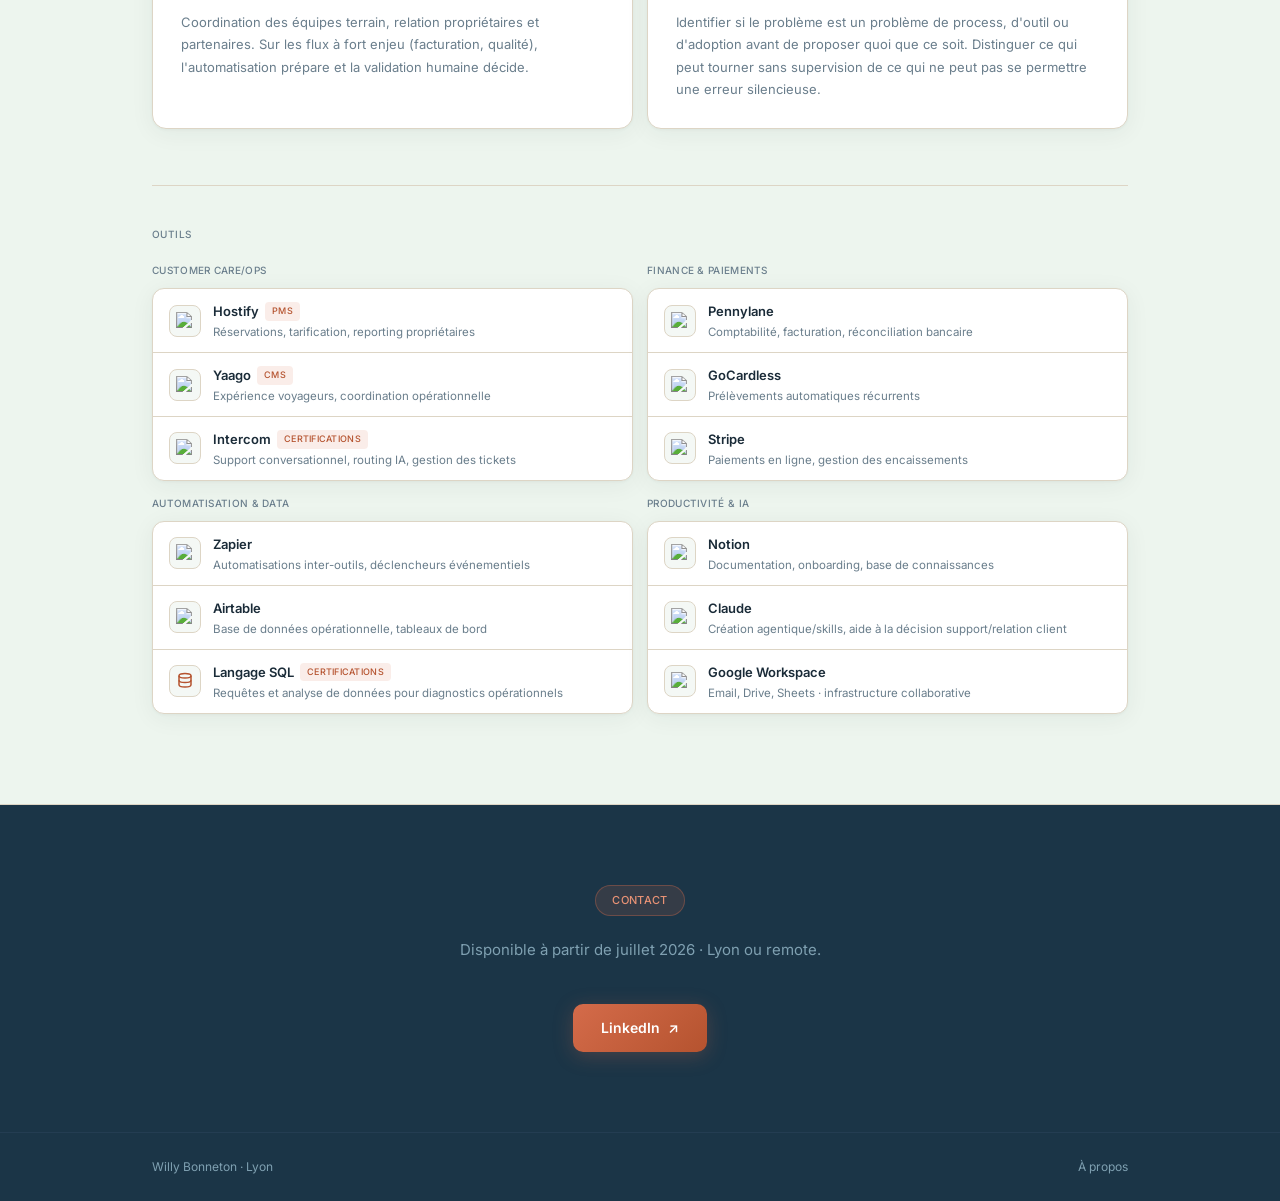
==== commit 0aef2d99: "Renomme CMS/PMS en Customer Care-Ops, ajoute Intercom et Langage SQL avec badge Certifications" ====
--- a/index.html
+++ b/index.html
@@ -6,6 +6,7 @@
   <title>Willy Bonneton · Portfolio</title>
   <meta name="description" content="5 ans à piloter une opération en hyper-croissance, du terrain aux systèmes. Basé à Lyon.">
   <link rel="canonical" href="https://willy-bonneton.vercel.app/">
+  <meta name="google-site-verification" content="1blfc2IRtvI60rjRLZQqhKLwFm1XuKW0Dv9ARPFOX4U" />
 
   <link rel="icon" href="favicon-32.png" type="image/png">
   <link rel="icon" href="favicon-192.png" type="image/png" sizes="192x192">
@@ -290,7 +291,7 @@
         <div class="tools-grid">
 
           <div class="reveal">
-            <p class="tool-group-label">CMS &amp; PMS</p>
+            <p class="tool-group-label">Customer Care/Ops</p>
             <div class="tool-list">
               <div class="tool-item">
                 <div class="tool-logo-wrap">
@@ -316,6 +317,18 @@
                   <span class="tool-desc">Expérience voyageurs, coordination opérationnelle</span>
                 </div>
               </div>
+              <div class="tool-item">
+                <div class="tool-logo-wrap">
+                  <img src="https://www.google.com/s2/favicons?domain=intercom.com&sz=64" alt="Intercom" loading="lazy">
+                </div>
+                <div class="tool-text">
+                  <div class="tool-name-row">
+                    <span class="tool-name">Intercom</span>
+                    <span class="tool-type">Certifications</span>
+                  </div>
+                  <span class="tool-desc">Support conversationnel, routing IA, gestion des tickets</span>
+                </div>
+              </div>
             </div>
           </div>
 
@@ -371,6 +384,18 @@
                 <div class="tool-text">
                   <div class="tool-name-row"><span class="tool-name">Airtable</span></div>
                   <span class="tool-desc">Base de données opérationnelle, tableaux de bord</span>
+                </div>
+              </div>
+              <div class="tool-item">
+                <div class="tool-logo-wrap">
+                  <svg viewBox="0 0 24 24" fill="none" stroke="var(--accent-deep)" stroke-width="2" width="18" height="18" aria-hidden="true"><ellipse cx="12" cy="5" rx="8" ry="3"/><path d="M4 5v6c0 1.66 3.58 3 8 3s8-1.34 8-3V5"/><path d="M4 11v6c0 1.66 3.58 3 8 3s8-1.34 8-3v-6"/></svg>
+                </div>
+                <div class="tool-text">
+                  <div class="tool-name-row">
+                    <span class="tool-name">Langage SQL</span>
+                    <span class="tool-type">Certifications</span>
+                  </div>
+                  <span class="tool-desc">Requêtes et analyse de données pour diagnostics opérationnels</span>
                 </div>
               </div>
             </div>
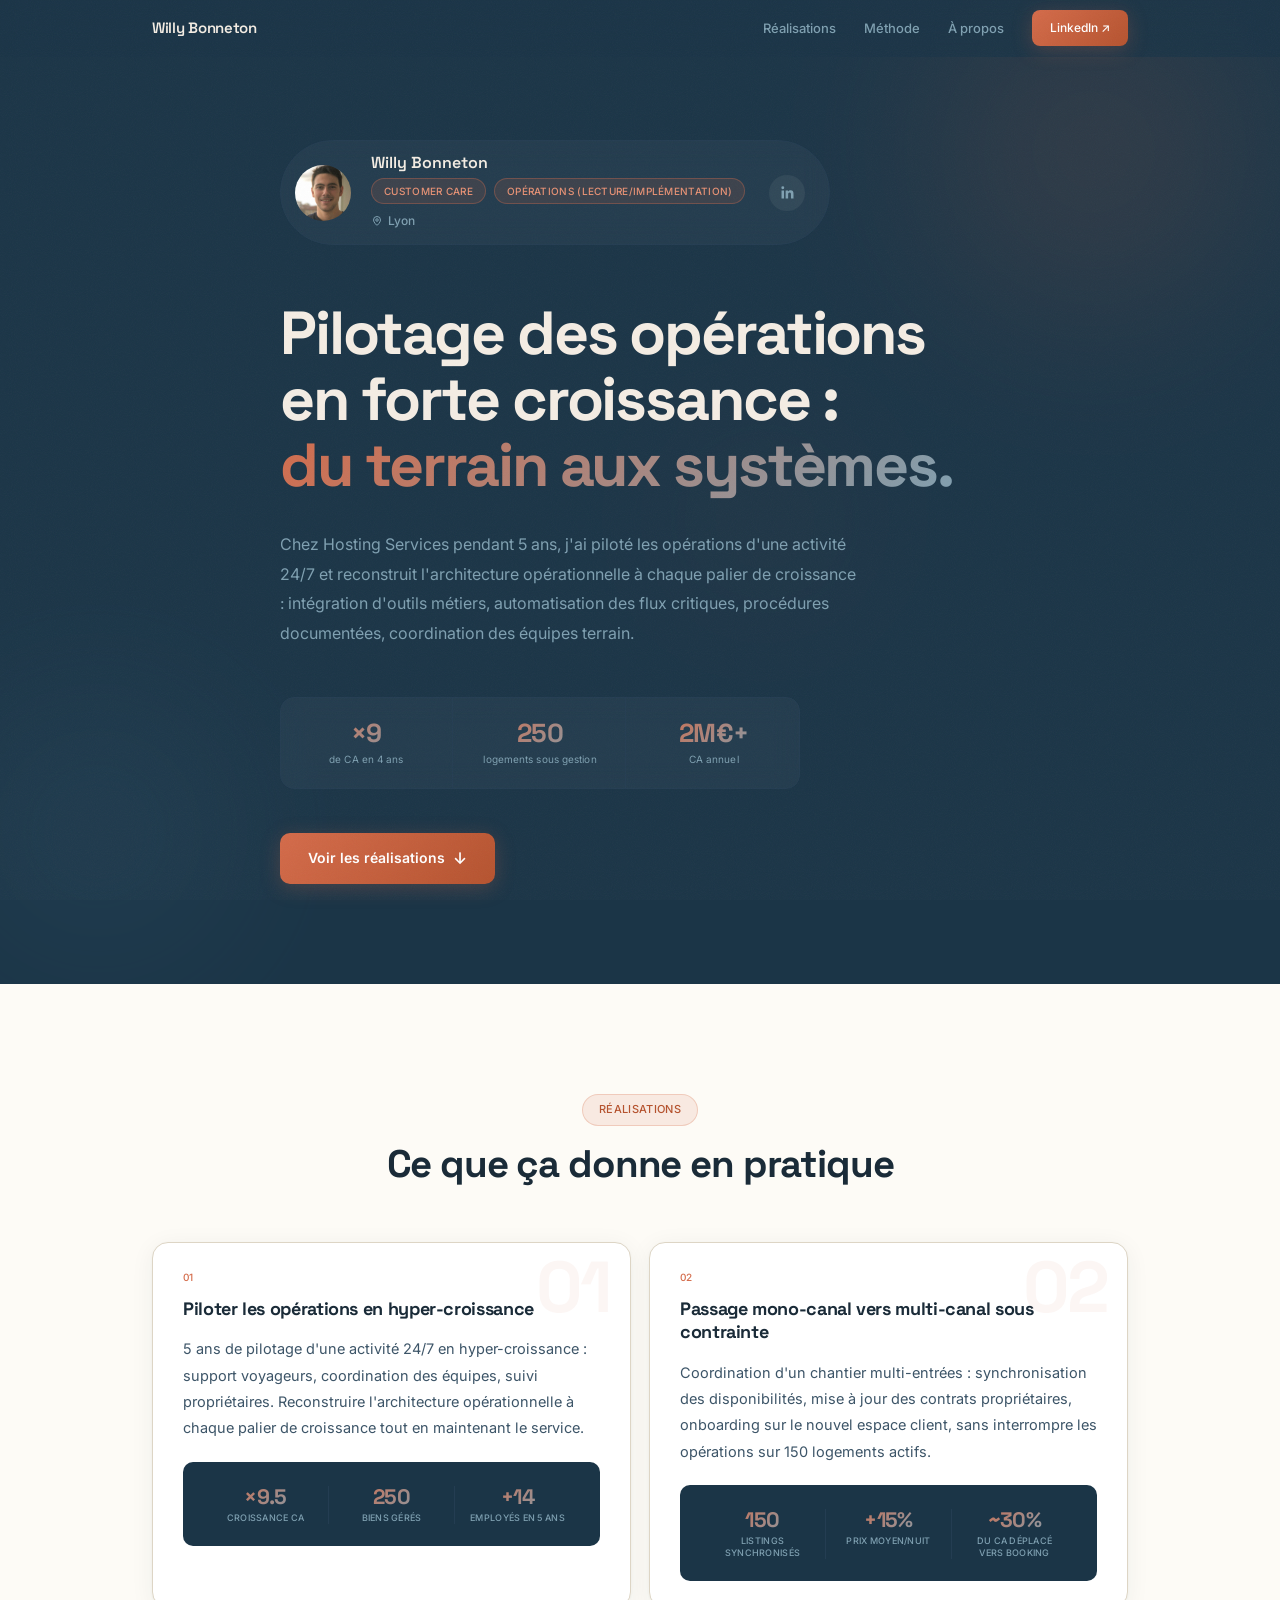
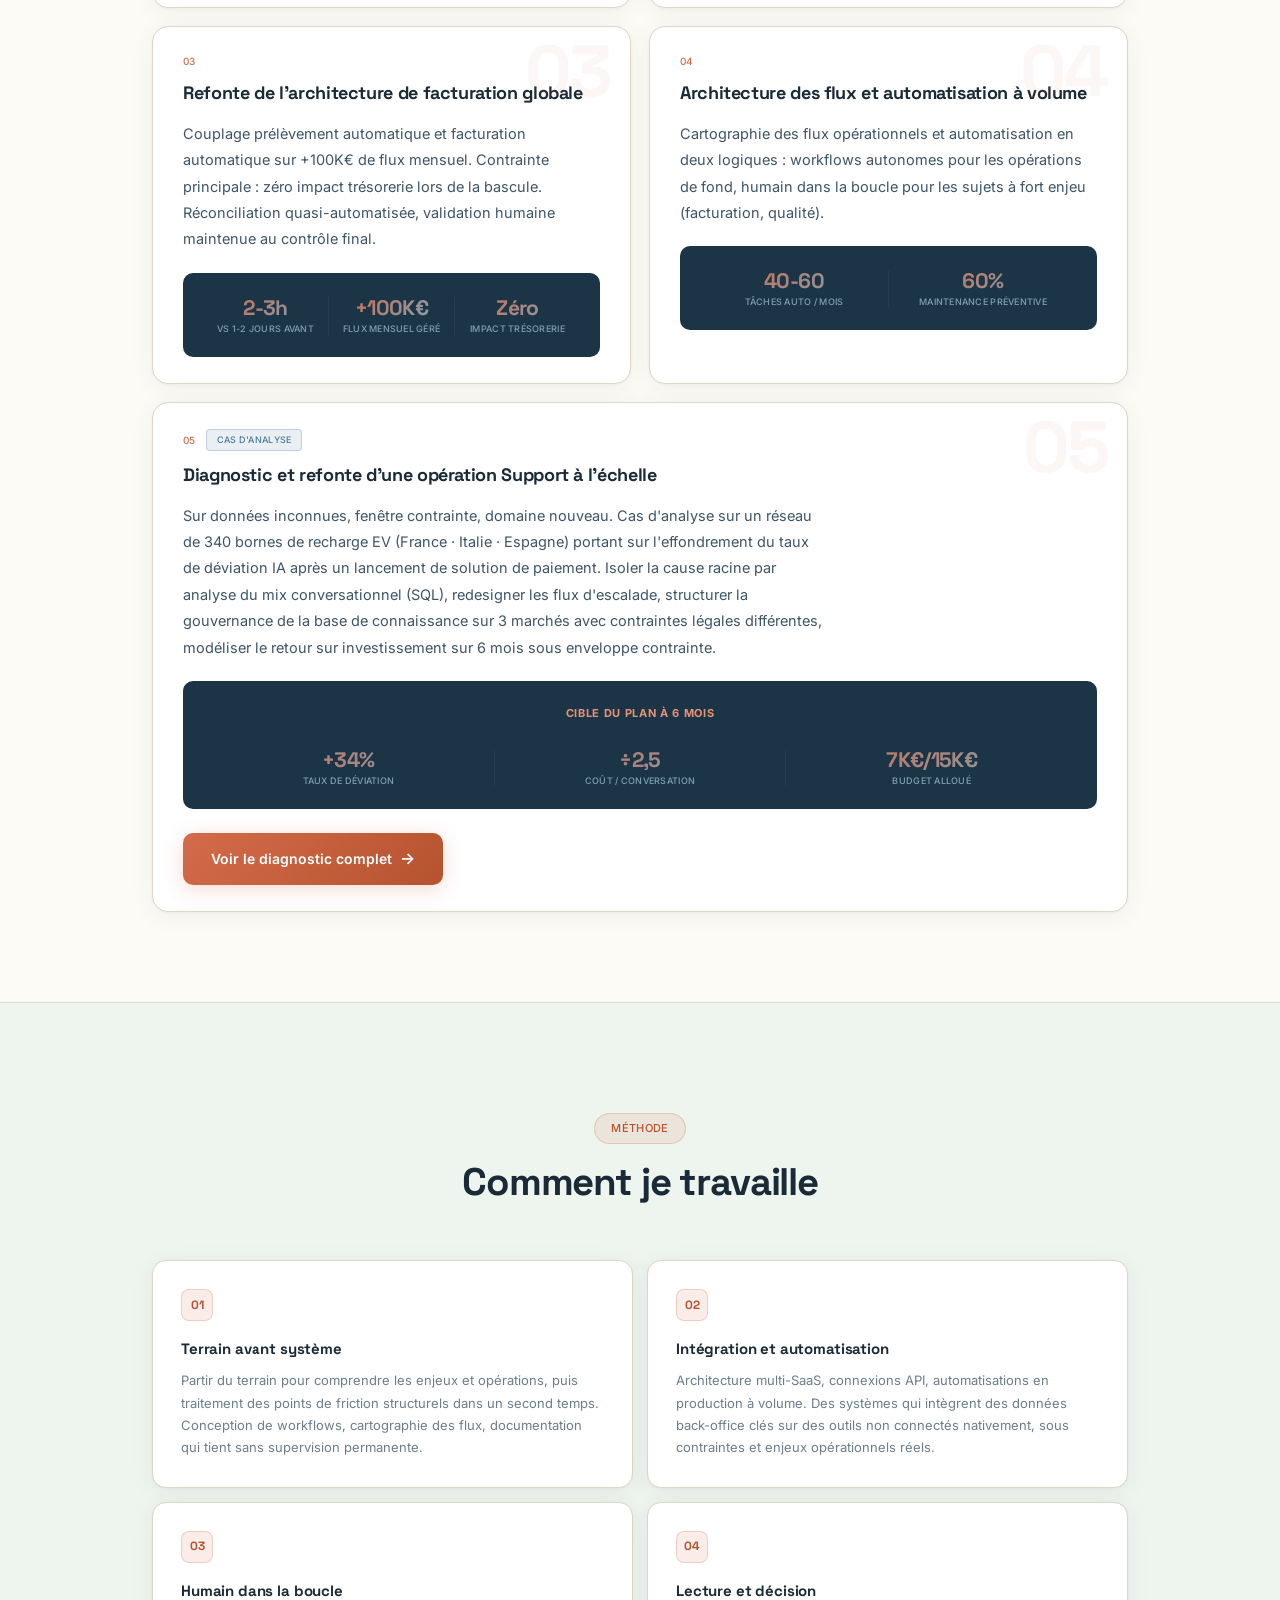
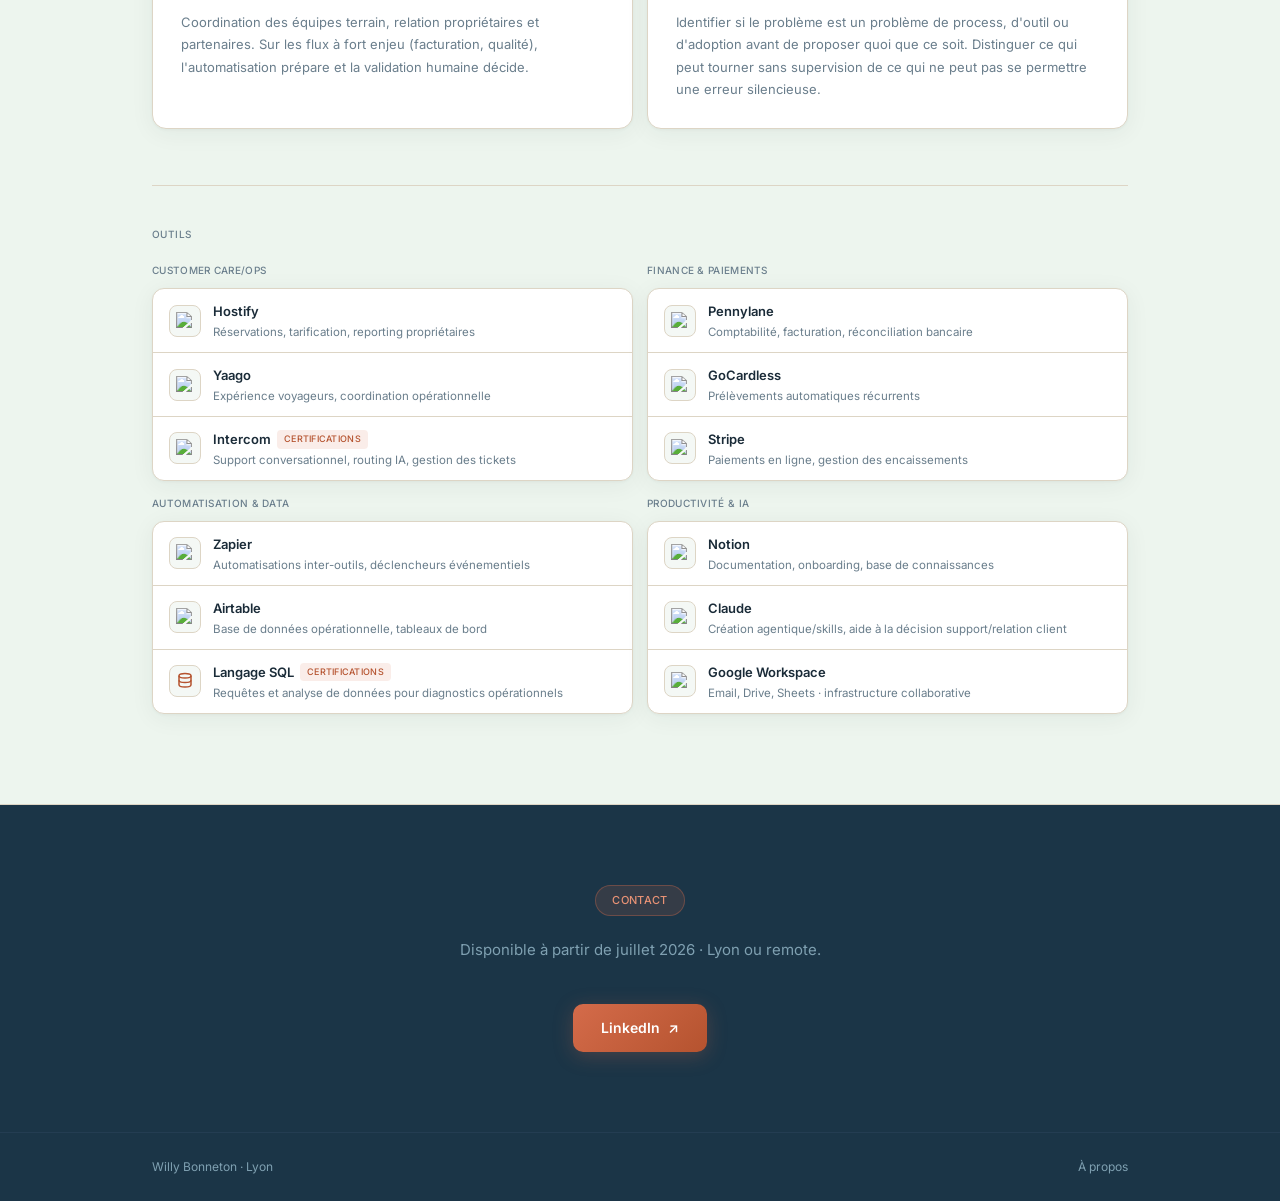
==== commit 70487b2d: "Retire les badges PMS et CMS de Hostify et Yaago" ====
--- a/index.html
+++ b/index.html
@@ -300,7 +300,6 @@
                 <div class="tool-text">
                   <div class="tool-name-row">
                     <span class="tool-name">Hostify</span>
-                    <span class="tool-type">PMS</span>
                   </div>
                   <span class="tool-desc">Réservations, tarification, reporting propriétaires</span>
                 </div>
@@ -312,7 +311,6 @@
                 <div class="tool-text">
                   <div class="tool-name-row">
                     <span class="tool-name">Yaago</span>
-                    <span class="tool-type">CMS</span>
                   </div>
                   <span class="tool-desc">Expérience voyageurs, coordination opérationnelle</span>
                 </div>
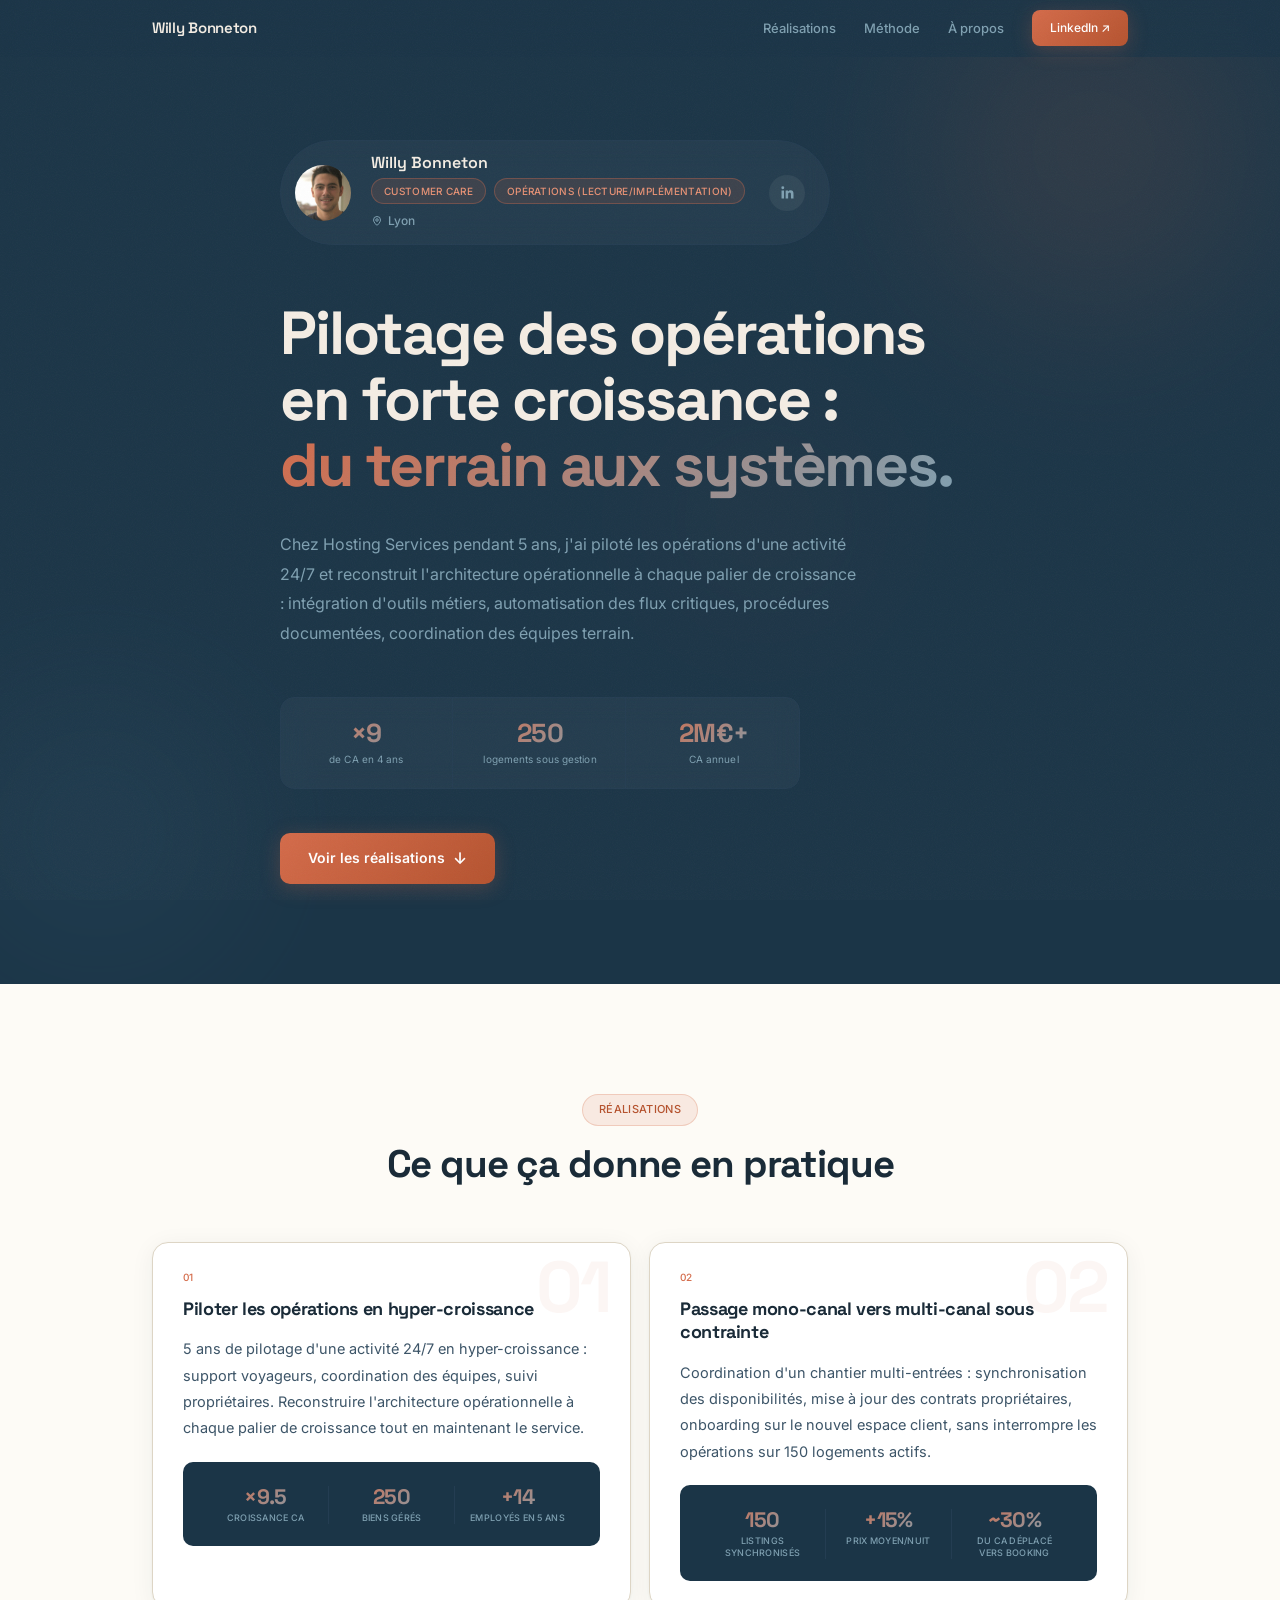
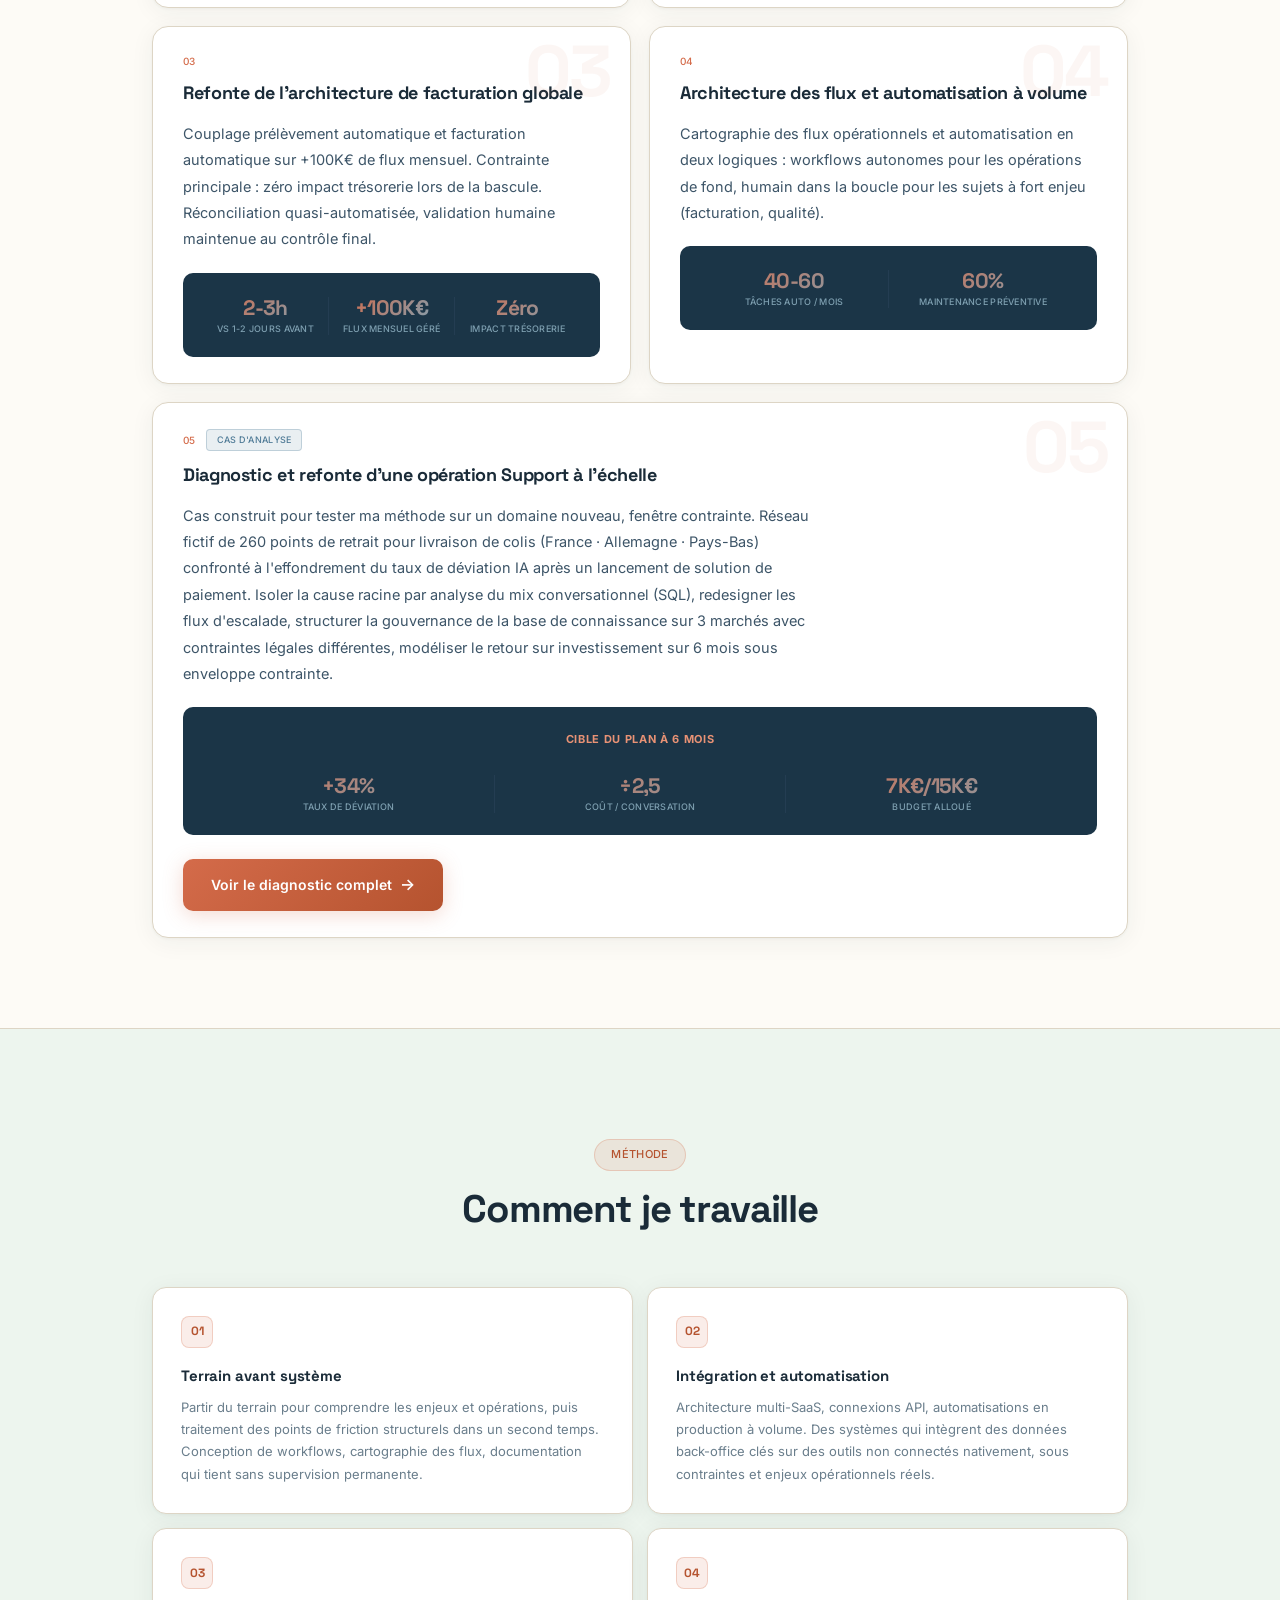
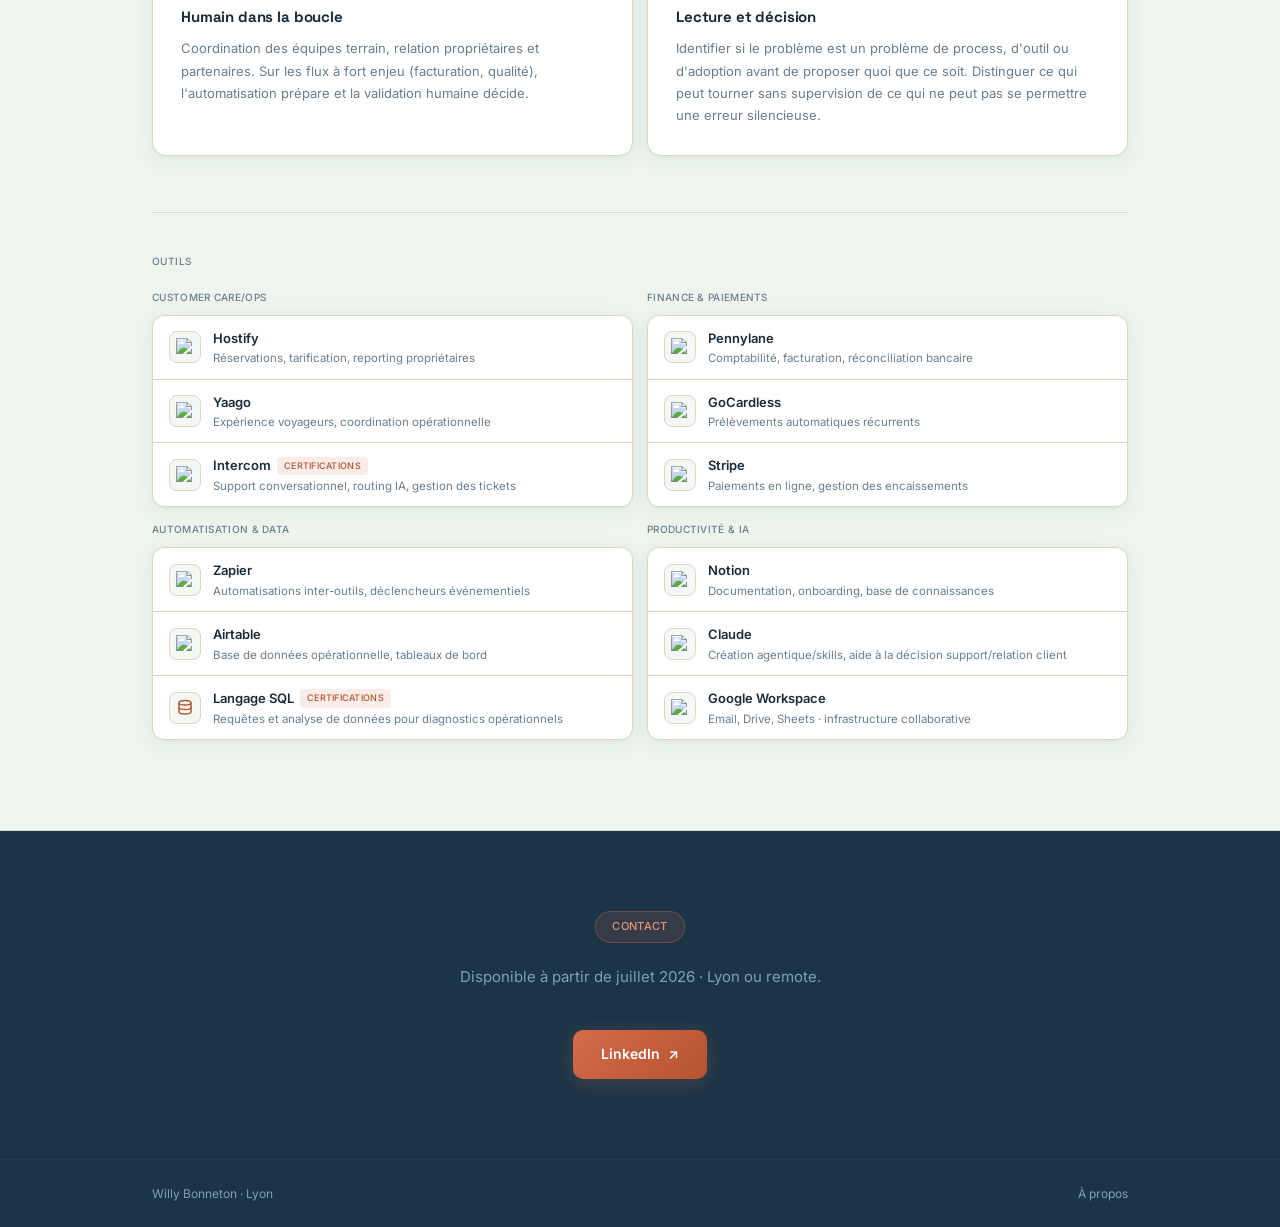
==== commit f7d03d9f: "Change le secteur du cas d'analyse pour casser l'identifiabilite avec Electra Le cas etait construit" ====
--- a/index.html
+++ b/index.html
@@ -230,7 +230,7 @@
               <span class="real-case-badge">Cas d'analyse</span>
             </div>
             <h3>Diagnostic et refonte d'une opération Support à l'échelle</h3>
-            <p>Sur données inconnues, fenêtre contrainte, domaine nouveau. Cas d'analyse sur un réseau de 340 bornes de recharge EV (France · Italie · Espagne) portant sur l'effondrement du taux de déviation IA après un lancement de solution de paiement. Isoler la cause racine par analyse du mix conversationnel (SQL), redesigner les flux d'escalade, structurer la gouvernance de la base de connaissance sur 3 marchés avec contraintes légales différentes, modéliser le retour sur investissement sur 6 mois sous enveloppe contrainte.</p>
+            <p>Cas construit pour tester ma méthode sur un domaine nouveau, fenêtre contrainte. Réseau fictif de 260 points de retrait pour livraison de colis (France · Allemagne · Pays-Bas) confronté à l'effondrement du taux de déviation IA après un lancement de solution de paiement. Isoler la cause racine par analyse du mix conversationnel (SQL), redesigner les flux d'escalade, structurer la gouvernance de la base de connaissance sur 3 marchés avec contraintes légales différentes, modéliser le retour sur investissement sur 6 mois sous enveloppe contrainte.</p>
             <div class="result-block">
               <p style="text-align:center;font-family:var(--font);font-size:11px;font-weight:700;letter-spacing:0.06em;text-transform:uppercase;color:#E89275;padding-top:16px;margin-bottom:8px;max-width:none;">Cible du plan à 6 mois</p>
               <div class="result-highlights">
--- a/style.css
+++ b/style.css
@@ -150,6 +150,7 @@
 
 /* ── Animations d'entrée au scroll ── */
 .reveal {
+  min-width: 0;
   opacity: 0;
   transform: translateY(28px);
   transition: opacity 0.65s cubic-bezier(0.22,1,0.36,1) var(--d, 0s),
@@ -836,6 +837,7 @@
 
 .result-hl {
   flex: 1;
+  min-width: 0;
   text-align: center;
   border-right: 1px solid var(--border-dark);
   padding: 0 12px;
@@ -865,6 +867,7 @@
   letter-spacing: 0.03em;
   text-transform: uppercase;
   line-height: 1.35;
+  overflow-wrap: break-word;
 }
 
 /* Quand les highlights sont seuls dans le bloc (pas de rows) */
@@ -1178,6 +1181,7 @@
   border-radius: 16px;
   padding: 32px 34px;
   box-shadow: var(--card-shadow);
+  min-width: 0;
   transition: border-color 0.3s cubic-bezier(0.22,1,0.36,1),
               box-shadow 0.3s cubic-bezier(0.22,1,0.36,1),
               transform 0.3s cubic-bezier(0.22,1,0.36,1);
@@ -1227,10 +1231,14 @@
 .metric-list b { color: var(--text); font-weight: 600; }
 
 /* Tableau comparatif : réservé aux arbitrages réels à 3 options */
+.table-scroll {
+  overflow-x: auto;
+  -webkit-overflow-scrolling: touch;
+  margin: 16px 0 28px;
+}
 .compare-table {
   width: 100%;
   border-collapse: collapse;
-  margin: 16px 0 28px;
   font-size: 13px;
 }
 .compare-table th, .compare-table td {
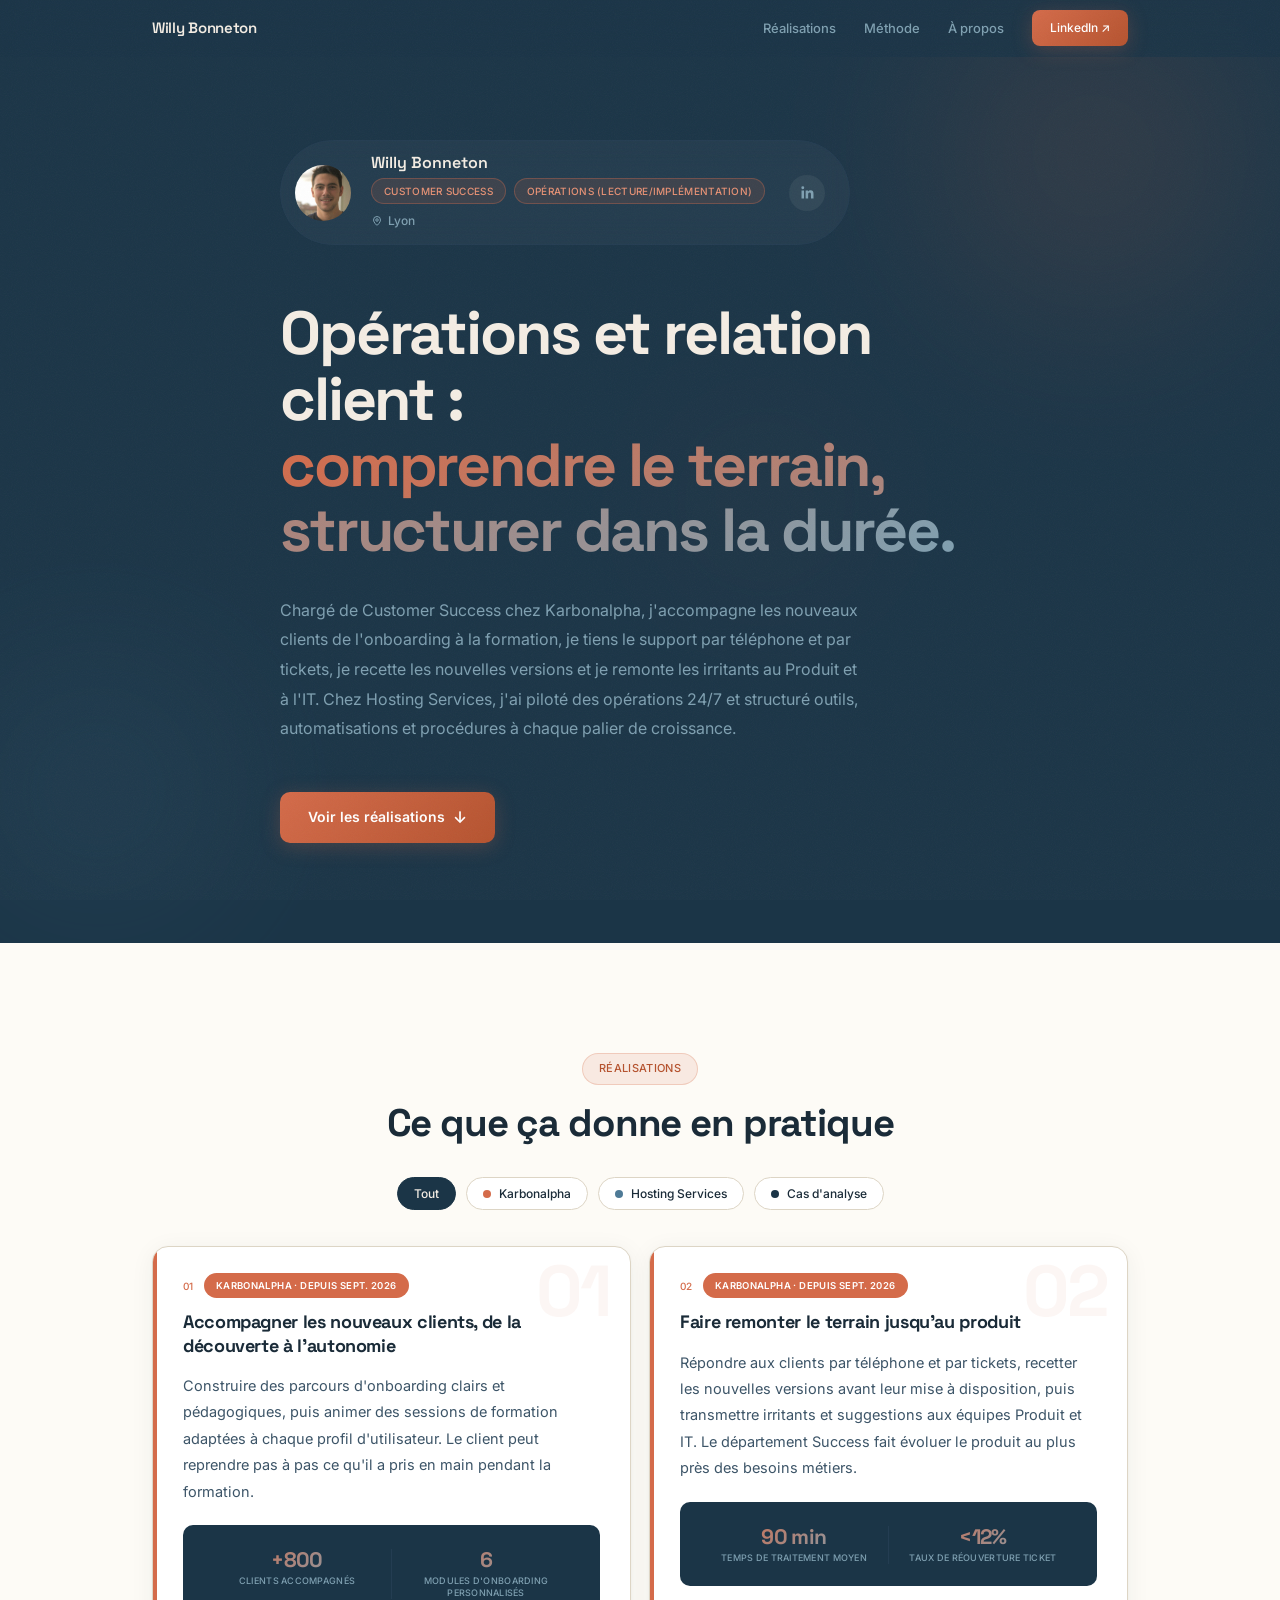
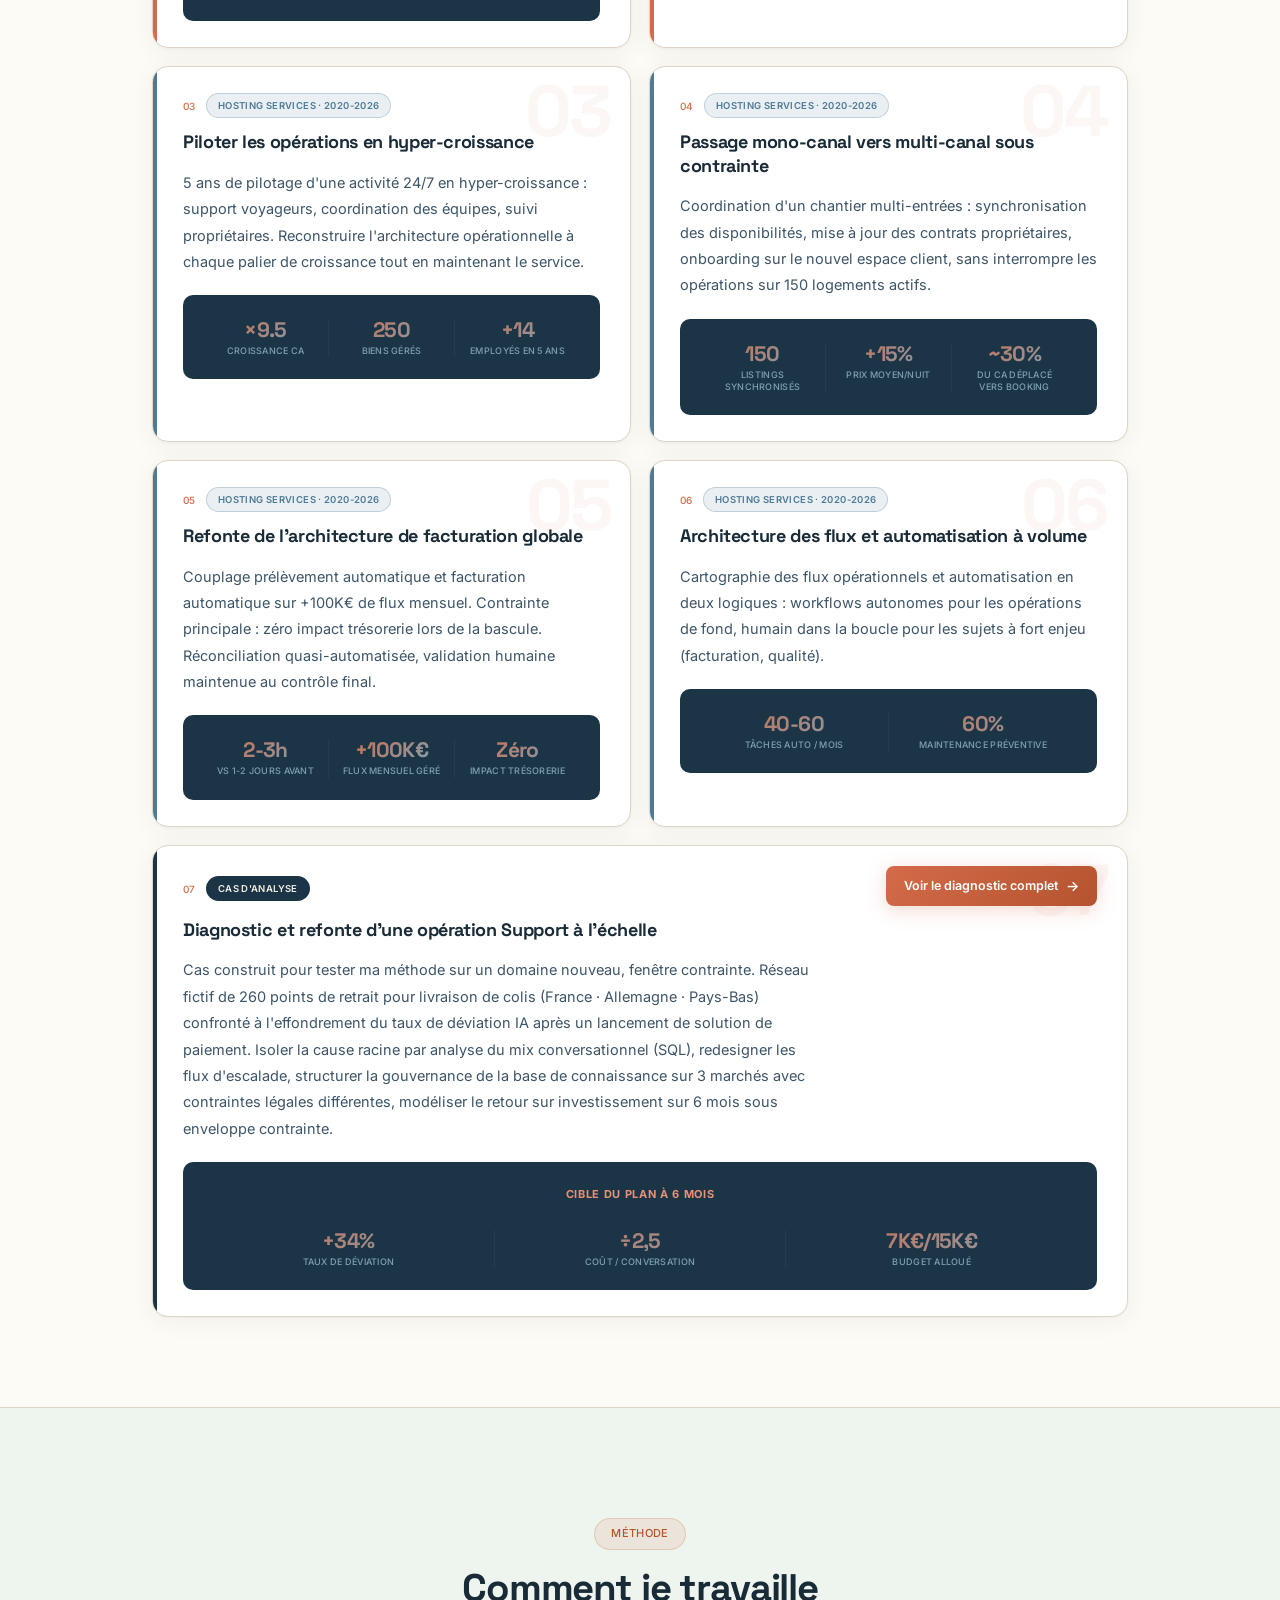
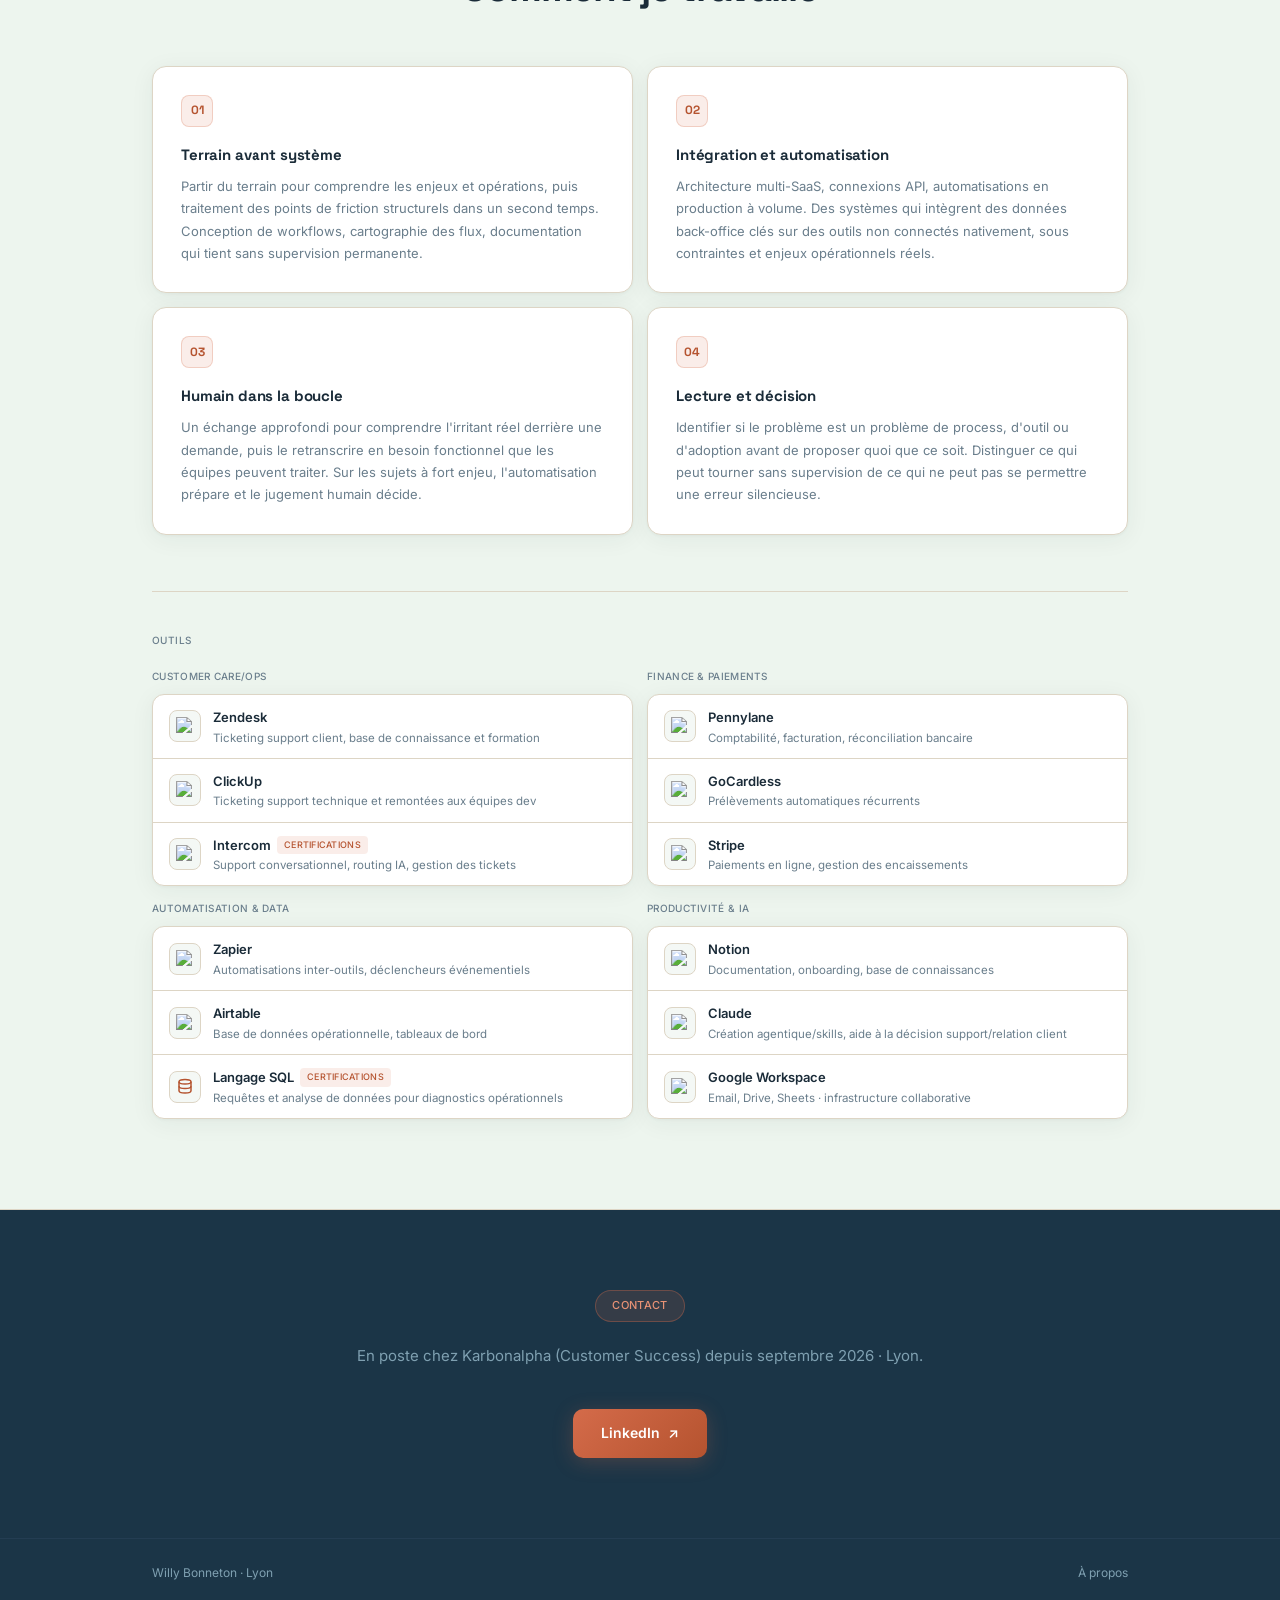
==== commit 052382cd: "Met à jour la situation actuelle (Karbonalpha) et ajoute les pages Écrits - Home : nouvel intitulé e" ====
--- a/index.html
+++ b/index.html
@@ -3,8 +3,8 @@
 <head>
   <meta charset="UTF-8">
   <meta name="viewport" content="width=device-width, initial-scale=1.0">
-  <title>Willy Bonneton · Portfolio</title>
-  <meta name="description" content="5 ans à piloter une opération en hyper-croissance, du terrain aux systèmes. Basé à Lyon.">
+  <title>Willy Bonneton</title>
+  <meta name="description" content="Customer Success chez Karbonalpha, après 5 ans à piloter les opérations d'une activité en hyper-croissance. Basé à Lyon.">
   <link rel="canonical" href="https://willy-bonneton.vercel.app/">
   <meta name="google-site-verification" content="1blfc2IRtvI60rjRLZQqhKLwFm1XuKW0Dv9ARPFOX4U" />
 
@@ -14,16 +14,16 @@
 
   <meta property="og:type" content="website">
   <meta property="og:site_name" content="Willy Bonneton">
-  <meta property="og:title" content="Willy Bonneton · Portfolio">
-  <meta property="og:description" content="5 ans à piloter une opération en hyper-croissance, du terrain aux systèmes. Basé à Lyon.">
+  <meta property="og:title" content="Willy Bonneton">
+  <meta property="og:description" content="Customer Success chez Karbonalpha, après 5 ans à piloter les opérations d'une activité en hyper-croissance. Basé à Lyon.">
   <meta property="og:url" content="https://willy-bonneton.vercel.app/">
   <meta property="og:image" content="https://willy-bonneton.vercel.app/assets/og-image.jpg">
   <meta property="og:image:width" content="1200">
   <meta property="og:image:height" content="630">
   <meta property="og:locale" content="fr_FR">
   <meta name="twitter:card" content="summary_large_image">
-  <meta name="twitter:title" content="Willy Bonneton · Portfolio">
-  <meta name="twitter:description" content="5 ans à piloter une opération en hyper-croissance, du terrain aux systèmes. Basé à Lyon.">
+  <meta name="twitter:title" content="Willy Bonneton">
+  <meta name="twitter:description" content="Customer Success chez Karbonalpha, après 5 ans à piloter les opérations d'une activité en hyper-croissance. Basé à Lyon.">
   <meta name="twitter:image" content="https://willy-bonneton.vercel.app/assets/og-image.jpg">
 
   <link rel="preconnect" href="https://fonts.googleapis.com">
@@ -38,7 +38,11 @@
     "name": "Willy Bonneton",
     "url": "https://willy-bonneton.vercel.app/",
     "image": "https://willy-bonneton.vercel.app/assets/willy-bonneton.jpg",
-    "jobTitle": "Opérations & Customer Care",
+    "jobTitle": "Customer Success",
+    "worksFor": {
+      "@type": "Organization",
+      "name": "Karbonalpha"
+    },
     "address": {
       "@type": "PostalAddress",
       "addressLocality": "Lyon",
@@ -86,7 +90,7 @@
           <div class="identity-text">
             <p class="identity-name">Willy Bonneton</p>
             <div class="identity-tags">
-              <span class="badge-pill on-dark">Customer Care</span>
+              <span class="badge-pill on-dark">Customer Success</span>
               <span class="badge-pill on-dark">Opérations (lecture/implémentation)</span>
             </div>
             <p class="identity-location">
@@ -99,26 +103,12 @@
           </a>
         </div>
         <h1 class="hero-title reveal" style="--d:.14s">
-          Pilotage des opérations en forte croissance :<br>
-          <span class="gradient-text">du terrain aux systèmes.</span>
+          Opérations et relation client :<br>
+          <span class="gradient-text">comprendre le terrain, structurer dans la durée.</span>
         </h1>
         <p class="hero-body reveal" style="--d:.16s">
-          Chez Hosting Services pendant 5 ans, j'ai piloté les opérations d'une activité 24/7 et reconstruit l'architecture opérationnelle à chaque palier de croissance : intégration d'outils métiers, automatisation des flux critiques, procédures documentées, coordination des équipes terrain.
+          Chargé de Customer Success chez Karbonalpha, j'accompagne les nouveaux clients de l'onboarding à la formation, je tiens le support par téléphone et par tickets, je recette les nouvelles versions et je remonte les irritants au Produit et à l'IT. Chez Hosting Services, j'ai piloté des opérations 24/7 et structuré outils, automatisations et procédures à chaque palier de croissance.
         </p>
-        <div class="hero-stats reveal" style="--d:.24s">
-          <div class="stat">
-            <span class="stat-num">×9</span>
-            <span class="stat-desc">de CA en 4 ans</span>
-          </div>
-          <div class="stat">
-            <span class="stat-num">250</span>
-            <span class="stat-desc">logements sous gestion</span>
-          </div>
-          <div class="stat">
-            <span class="stat-num">2M€+</span>
-            <span class="stat-desc">CA annuel</span>
-          </div>
-        </div>
         <div class="reveal" style="--d:.32s">
           <a href="#realisations" class="gradient-btn">Voir les réalisations <span style="font-size:16px">↓</span></a>
         </div>
@@ -133,11 +123,56 @@
           <h2>Ce que ça donne en pratique</h2>
         </div>
 
+        <div class="exp-filter reveal" role="group" aria-label="Filtrer par expérience">
+          <button type="button" class="exp-filter-btn active" data-filter="all">Tout</button>
+          <button type="button" class="exp-filter-btn" data-filter="karbon"><span class="exp-dot exp-dot-karbon"></span>Karbonalpha</button>
+          <button type="button" class="exp-filter-btn" data-filter="hosting"><span class="exp-dot exp-dot-hosting"></span>Hosting Services</button>
+          <button type="button" class="exp-filter-btn" data-filter="case"><span class="exp-dot exp-dot-case"></span>Cas d'analyse</button>
+        </div>
+
         <div class="realisations-grid">
 
-          <!-- 01 -->
-          <div class="real-card reveal" data-num="01">
-            <p class="real-num">01</p>
+          <!-- 01 · Karbonalpha -->
+          <div class="real-card reveal" data-exp="karbon" data-num="01">
+            <div class="real-tag-row"><p class="real-num">01</p><span class="exp-pill exp-karbon">Karbonalpha · depuis sept. 2026</span></div>
+            <h3>Accompagner les nouveaux clients, de la découverte à l'autonomie</h3>
+            <p>Construire des parcours d'onboarding clairs et pédagogiques, puis animer des sessions de formation adaptées à chaque profil d'utilisateur. Le client peut reprendre pas à pas ce qu'il a pris en main pendant la formation.</p>
+            <div class="result-block">
+              <div class="result-highlights">
+                <div class="result-hl">
+                  <span class="result-hl-num">+800</span>
+                  <span class="result-hl-label">clients accompagnés</span>
+                </div>
+                <div class="result-hl">
+                  <span class="result-hl-num">6</span>
+                  <span class="result-hl-label">modules d'onboarding personnalisés</span>
+                </div>
+              </div>
+            </div>
+          </div>
+
+          <!-- 02 · Karbonalpha -->
+          <div class="real-card reveal" data-exp="karbon" data-num="02" style="--d:.08s">
+            <div class="real-tag-row"><p class="real-num">02</p><span class="exp-pill exp-karbon">Karbonalpha · depuis sept. 2026</span></div>
+            <h3>Faire remonter le terrain jusqu'au produit</h3>
+            <p>Répondre aux clients par téléphone et par tickets, recetter les nouvelles versions avant leur mise à disposition, puis transmettre irritants et suggestions aux équipes Produit et IT. Le département Success fait évoluer le produit au plus près des besoins métiers.</p>
+            <div class="result-block">
+              <div class="result-highlights">
+                <div class="result-hl">
+                  <span class="result-hl-num">90 min</span>
+                  <span class="result-hl-label">temps de traitement moyen</span>
+                </div>
+                <div class="result-hl">
+                  <span class="result-hl-num">&lt;12%</span>
+                  <span class="result-hl-label">taux de réouverture ticket</span>
+                </div>
+              </div>
+            </div>
+          </div>
+
+          <!-- 03 -->
+          <div class="real-card reveal" data-exp="hosting" data-num="03">
+            <div class="real-tag-row"><p class="real-num">03</p><span class="exp-pill exp-hosting">Hosting Services · 2020-2026</span></div>
             <h3>Piloter les opérations en hyper-croissance</h3>
             <p>5 ans de pilotage d'une activité 24/7 en hyper-croissance : support voyageurs, coordination des équipes, suivi propriétaires. Reconstruire l'architecture opérationnelle à chaque palier de croissance tout en maintenant le service.</p>
             <div class="result-block">
@@ -158,9 +193,9 @@
             </div>
           </div>
 
-          <!-- 02 -->
-          <div class="real-card reveal" data-num="02" style="--d:.08s">
-            <p class="real-num">02</p>
+          <!-- 04 -->
+          <div class="real-card reveal" data-exp="hosting" data-num="04" style="--d:.08s">
+            <div class="real-tag-row"><p class="real-num">04</p><span class="exp-pill exp-hosting">Hosting Services · 2020-2026</span></div>
             <h3>Passage mono-canal vers multi-canal sous contrainte</h3>
             <p>Coordination d'un chantier multi-entrées : synchronisation des disponibilités, mise à jour des contrats propriétaires, onboarding sur le nouvel espace client, sans interrompre les opérations sur 150 logements actifs.</p>
             <div class="result-block">
@@ -181,9 +216,9 @@
             </div>
           </div>
 
-          <!-- 03 -->
-          <div class="real-card reveal" data-num="03" style="--d:.08s">
-            <p class="real-num">03</p>
+          <!-- 05 -->
+          <div class="real-card reveal" data-exp="hosting" data-num="05" style="--d:.08s">
+            <div class="real-tag-row"><p class="real-num">05</p><span class="exp-pill exp-hosting">Hosting Services · 2020-2026</span></div>
             <h3>Refonte de l'architecture de facturation globale</h3>
             <p>Couplage prélèvement automatique et facturation automatique sur +100K€ de flux mensuel. Contrainte principale : zéro impact trésorerie lors de la bascule. Réconciliation quasi-automatisée, validation humaine maintenue au contrôle final.</p>
             <div class="result-block">
@@ -204,9 +239,9 @@
             </div>
           </div>
 
-          <!-- 04 -->
-          <div class="real-card reveal" data-num="04" style="--d:.16s">
-            <p class="real-num">04</p>
+          <!-- 06 -->
+          <div class="real-card reveal" data-exp="hosting" data-num="06" style="--d:.16s">
+            <div class="real-tag-row"><p class="real-num">06</p><span class="exp-pill exp-hosting">Hosting Services · 2020-2026</span></div>
             <h3>Architecture des flux et automatisation à volume</h3>
             <p>Cartographie des flux opérationnels et automatisation en deux logiques : workflows autonomes pour les opérations de fond, humain dans la boucle pour les sujets à fort enjeu (facturation, qualité).</p>
             <div class="result-block">
@@ -223,11 +258,12 @@
             </div>
           </div>
 
-          <!-- 05 · Cas d'analyse (pleine largeur) -->
-          <div class="real-card real-card-span reveal" data-num="05" style="--d:.20s">
+          <!-- 07 · Cas d'analyse (pleine largeur) -->
+          <div class="real-card real-card-span reveal" data-exp="case" data-num="07" style="--d:.20s">
             <div class="real-tag-row">
-              <p class="real-num">05</p>
-              <span class="real-case-badge">Cas d'analyse</span>
+              <p class="real-num">07</p>
+              <span class="exp-pill exp-case">Cas d'analyse</span>
+              <a href="case-etude-support-ops.html" class="gradient-btn case-cta">Voir le diagnostic complet <span style="font-size:14px">→</span></a>
             </div>
             <h3>Diagnostic et refonte d'une opération Support à l'échelle</h3>
             <p>Cas construit pour tester ma méthode sur un domaine nouveau, fenêtre contrainte. Réseau fictif de 260 points de retrait pour livraison de colis (France · Allemagne · Pays-Bas) confronté à l'effondrement du taux de déviation IA après un lancement de solution de paiement. Isoler la cause racine par analyse du mix conversationnel (SQL), redesigner les flux d'escalade, structurer la gouvernance de la base de connaissance sur 3 marchés avec contraintes légales différentes, modéliser le retour sur investissement sur 6 mois sous enveloppe contrainte.</p>
@@ -248,7 +284,6 @@
                 </div>
               </div>
             </div>
-            <a href="case-etude-support-ops.html" class="gradient-btn case-cta">Voir le diagnostic complet <span style="font-size:16px">→</span></a>
           </div>
 
         </div>
@@ -277,7 +312,7 @@
           <div class="skill reveal" style="--d:.12s">
             <div class="skill-marker">03</div>
             <h4>Humain dans la boucle</h4>
-            <p>Coordination des équipes terrain, relation propriétaires et partenaires. Sur les flux à fort enjeu (facturation, qualité), l'automatisation prépare et la validation humaine décide.</p>
+            <p>Un échange approfondi pour comprendre l'irritant réel derrière une demande, puis le retranscrire en besoin fonctionnel que les équipes peuvent traiter. Sur les sujets à fort enjeu, l'automatisation prépare et le jugement humain décide.</p>
           </div>
           <div class="skill reveal" style="--d:.18s">
             <div class="skill-marker">04</div>
@@ -295,24 +330,24 @@
             <div class="tool-list">
               <div class="tool-item">
                 <div class="tool-logo-wrap">
-                  <img src="https://www.google.com/s2/favicons?domain=hostify.app&sz=64" alt="Hostify" loading="lazy">
+                  <img src="https://www.google.com/s2/favicons?domain=zendesk.com&sz=64" alt="Zendesk" loading="lazy">
                 </div>
                 <div class="tool-text">
                   <div class="tool-name-row">
-                    <span class="tool-name">Hostify</span>
+                    <span class="tool-name">Zendesk</span>
                   </div>
-                  <span class="tool-desc">Réservations, tarification, reporting propriétaires</span>
-                </div>
-              </div>
-              <div class="tool-item">
-                <div class="tool-logo-wrap">
-                  <img src="https://www.google.com/s2/favicons?domain=yaago.com&sz=64" alt="Yaago" loading="lazy">
+                  <span class="tool-desc">Ticketing support client, base de connaissance et formation</span>
+                </div>
+              </div>
+              <div class="tool-item">
+                <div class="tool-logo-wrap">
+                  <img src="https://www.google.com/s2/favicons?domain=clickup.com&sz=64" alt="ClickUp" loading="lazy">
                 </div>
                 <div class="tool-text">
                   <div class="tool-name-row">
-                    <span class="tool-name">Yaago</span>
+                    <span class="tool-name">ClickUp</span>
                   </div>
-                  <span class="tool-desc">Expérience voyageurs, coordination opérationnelle</span>
+                  <span class="tool-desc">Ticketing support technique et remontées aux équipes dev</span>
                 </div>
               </div>
               <div class="tool-item">
@@ -440,7 +475,7 @@
     <section class="contact" id="contact">
       <div class="container reveal">
         <span class="badge-pill on-dark">Contact</span>
-        <p class="dark-p" style="margin-top:20px;">Disponible à partir de juillet 2026 · Lyon ou remote.</p>
+        <p class="dark-p" style="margin-top:20px;">En poste chez Karbonalpha (Customer Success) depuis septembre 2026 · Lyon.</p>
         <div class="contact-actions">
           <a href="https://www.linkedin.com/in/willy-bonneton/" target="_blank" rel="noopener" class="gradient-btn">LinkedIn <span style="font-size:14px">↗</span></a>
         </div>
@@ -477,6 +512,19 @@
           menu.classList.remove('open');
           btn.textContent = '☰';
           btn.setAttribute('aria-expanded', 'false');
+        });
+      });
+
+
+      var fbtns = document.querySelectorAll('.exp-filter-btn');
+      var fcards = document.querySelectorAll('.real-card[data-exp]');
+      fbtns.forEach(function (b) {
+        b.addEventListener('click', function () {
+          var f = b.getAttribute('data-filter');
+          fbtns.forEach(function (x) { x.classList.toggle('active', x === b); });
+          fcards.forEach(function (c) {
+            c.hidden = !(f === 'all' || c.getAttribute('data-exp') === f);
+          });
         });
       });
 
--- a/style.css
+++ b/style.css
@@ -148,6 +148,8 @@
   margin-top: 16px;
 }
 
+.section-head-compact { margin-bottom: 40px; }
+
 /* ── Animations d'entrée au scroll ── */
 .reveal {
   min-width: 0;
@@ -1029,6 +1031,121 @@
 }
 
 /* ════════════════════════════════════
+   LECTURES CAROUSEL (about.html)
+════════════════════════════════════ */
+.lectures { padding: 80px 0 88px; background: var(--bg-alt); border-top: 1px solid var(--border); }
+
+.books-wrap { position: relative; margin-top: 8px; }
+.books-wrap::before,
+.books-wrap::after {
+  content: '';
+  position: absolute;
+  top: 0;
+  bottom: 20px;
+  width: 56px;
+  z-index: 2;
+  pointer-events: none;
+}
+.books-wrap::before { left: 0; background: linear-gradient(to right, var(--bg-alt), rgba(237,245,238,0)); }
+.books-wrap::after  { right: 0; background: linear-gradient(to left, var(--bg-alt), rgba(237,245,238,0)); }
+
+.books-track {
+  display: flex;
+  gap: 20px;
+  overflow-x: auto;
+  scroll-snap-type: x proximity;
+  padding: 4px 8px 20px;
+  -webkit-overflow-scrolling: touch;
+  scrollbar-width: none;
+  cursor: grab;
+}
+.books-track::-webkit-scrollbar { display: none; }
+.books-track.dragging { cursor: grabbing; scroll-snap-type: none; user-select: none; }
+
+.book-card {
+  flex: 0 0 188px;
+  scroll-snap-align: start;
+  display: flex;
+  flex-direction: column;
+  text-decoration: none;
+  color: inherit;
+  background: #FFFFFF;
+  border: 1px solid var(--border);
+  border-radius: 14px;
+  overflow: hidden;
+  box-shadow: var(--card-shadow);
+  transition: transform 0.25s, box-shadow 0.25s, border-color 0.25s;
+}
+.book-card:hover { transform: translateY(-4px); box-shadow: var(--card-shadow-hover); border-color: rgba(212,107,74,0.3); }
+
+.book-cover { width: 100%; aspect-ratio: 2 / 3; background: var(--bg-alt); overflow: hidden; }
+.book-cover img { width: 100%; height: 100%; object-fit: cover; display: block; }
+
+.book-type {
+  margin: 14px 16px 0;
+  align-self: flex-start;
+  font-size: 10px;
+  font-weight: 600;
+  letter-spacing: 0.04em;
+  text-transform: uppercase;
+  color: var(--accent-deep);
+  background: var(--accent-dim);
+  border-radius: 100px;
+  padding: 3px 9px;
+}
+
+.book-title {
+  margin: 10px 16px 0;
+  font-family: var(--font-head);
+  font-size: 14.5px;
+  font-weight: 600;
+  color: var(--text);
+  line-height: 1.3;
+  letter-spacing: -0.01em;
+}
+
+.book-author {
+  margin: 4px 16px 0;
+  font-size: 11.5px;
+  color: var(--muted);
+}
+
+.book-desc {
+  margin: 8px 16px 16px;
+  font-size: 12px;
+  color: var(--muted);
+  line-height: 1.5;
+  display: -webkit-box;
+  -webkit-line-clamp: 4;
+  -webkit-box-orient: vertical;
+  overflow: hidden;
+}
+
+.book-nav {
+  position: absolute;
+  top: 50%;
+  transform: translateY(-50%);
+  z-index: 3;
+  width: 38px;
+  height: 38px;
+  border-radius: 50%;
+  border: 1px solid var(--border);
+  background: #FFFFFF;
+  color: var(--text);
+  font-size: 18px;
+  line-height: 1;
+  cursor: pointer;
+  display: flex;
+  align-items: center;
+  justify-content: center;
+  box-shadow: var(--card-shadow);
+  transition: background 0.2s, color 0.2s, border-color 0.2s;
+}
+.book-nav:hover { background: var(--accent); color: #fff; border-color: var(--accent); }
+.book-nav-prev { left: -6px; }
+.book-nav-next { right: -6px; }
+
+/* ════════════════════════════════════
    PARCOURS TIMELINE (about.html)
 ════════════════════════════════════ */
 .parcours-section {
@@ -1119,8 +1236,24 @@
   color: var(--muted-dark);
   line-height: 1.4;
 }
-
-.case-cta { margin-top: 24px; }
+.tl-org a {
+  color: var(--text-light);
+  border-bottom: 1px solid rgba(127,160,177,0.45);
+  transition: color 0.2s, border-color 0.2s;
+}
+.tl-org a:hover { color: var(--accent); border-bottom-color: var(--accent); }
+
+.tl-stat {
+  display: block;
+  font-size: 11px;
+  font-weight: 500;
+  color: var(--accent);
+  line-height: 1.4;
+  margin-top: 3px;
+}
+
+.real-tag-row .case-cta { margin: -6px 0 0 auto; position: relative; z-index: 1; padding: 9px 18px; font-size: 12.5px; border-radius: 8px; }
+@media (max-width: 560px) { .real-tag-row { flex-wrap: wrap; } }
 
 .bilan-section {
   background: var(--bg);
@@ -1306,6 +1439,11 @@
   .compare-table th, .compare-table td { padding: 8px 8px; }
   .profil-section { padding: 64px 0; }
   .tag-card { padding: 24px 22px; }
+  .lectures { padding: 56px 0 64px; }
+  .book-nav { display: none; }
+  .books-wrap::before, .books-wrap::after { width: 28px; }
+  .books-track { padding: 4px 20px 16px; }
+  .book-card { flex: 0 0 158px; }
 }
 
 @media (max-width: 480px) {
@@ -1313,3 +1451,179 @@
   .essay-item { flex-wrap: wrap; }
   .essay-arrow { display: none; }
 }
+
+/* ── Pastilles d'expérience (Réalisations) ── */
+.exp-pill {
+  font-family: var(--font);
+  font-size: 9.5px;
+  font-weight: 600;
+  letter-spacing: 0.04em;
+  text-transform: uppercase;
+  padding: 4px 11px;
+  border-radius: 100px;
+  border: 1px solid transparent;
+  white-space: nowrap;
+}
+.exp-karbon  { background: var(--accent); color: #fff; }
+.exp-hosting { background: rgba(78,122,150,0.12); border-color: rgba(78,122,150,0.28); color: var(--accent-cool); }
+.exp-case    { background: var(--bg-dark); color: var(--text-light); }
+
+.real-card[data-exp]::after {
+  content: '';
+  position: absolute;
+  left: 0; top: 0; bottom: 0;
+  width: 4px;
+}
+.real-card[data-exp="karbon"]::after  { background: var(--accent); }
+.real-card[data-exp="hosting"]::after { background: var(--accent-cool); }
+.real-card[data-exp="case"]::after    { background: var(--bg-dark); }
+.real-card[hidden] { display: none; }
+
+.real-chips { display: flex; flex-wrap: wrap; gap: 8px; margin-top: 18px; }
+.real-chip {
+  font-size: 11.5px;
+  font-weight: 500;
+  padding: 5px 12px;
+  border-radius: 100px;
+  background: rgba(27,53,71,0.06);
+  border: 1px solid rgba(27,53,71,0.14);
+  color: var(--bg-dark);
+}
+
+/* ── Filtre par expérience ── */
+.exp-filter { display: flex; flex-wrap: wrap; justify-content: center; gap: 10px; margin: -24px 0 36px; }
+.exp-filter-btn {
+  display: inline-flex; align-items: center; gap: 8px;
+  font-family: var(--font); font-size: 12px; font-weight: 500;
+  padding: 8px 16px; border-radius: 100px;
+  background: #fff; border: 1px solid var(--border); color: var(--text);
+  cursor: pointer;
+  transition: background .2s, border-color .2s, color .2s, transform .2s;
+}
+.exp-filter-btn:hover { border-color: var(--accent); transform: translateY(-1px); }
+.exp-filter-btn.active { background: var(--bg-dark); border-color: var(--bg-dark); color: var(--text-light); }
+.exp-dot { width: 8px; height: 8px; border-radius: 50%; }
+.exp-dot-karbon  { background: var(--accent); }
+.exp-dot-hosting { background: var(--accent-cool); }
+.exp-dot-case    { background: var(--bg-dark); }
+@media (max-width: 560px) { .exp-pill { white-space: normal; } }
+
+/* ════════════════════════════════════
+   ÉCRITS : page liste + pages de lecture
+   (générées par _outils/build_ecrits.py)
+════════════════════════════════════ */
+.art-page main { padding-top: 56px; }
+
+/* ── Liste ── */
+.lst { padding: 72px 0 96px; background: var(--bg); }
+.lst-inner { max-width: 860px; }
+.lst h1 {
+  font-family: var(--font-head);
+  font-size: clamp(2rem, 4.5vw, 3rem);
+  font-weight: 700;
+  letter-spacing: -0.03em;
+  line-height: 1.1;
+  margin: 18px 0 16px;
+}
+.lst-intro { font-size: 16px; color: #3D5568; max-width: 620px; margin-bottom: 44px; line-height: 1.75; }
+.lst-intro a { color: var(--accent-deep); border-bottom: 1px solid rgba(181,83,47,0.3); }
+.lst-list { display: flex; flex-direction: column; gap: 18px; }
+.lst-item {
+  display: flex;
+  gap: 24px;
+  align-items: stretch;
+  padding: 18px;
+  background: #fff;
+  border: 1px solid var(--border);
+  border-radius: 16px;
+  box-shadow: var(--card-shadow);
+  transition: transform .3s cubic-bezier(0.22,1,0.36,1), box-shadow .3s, border-color .3s;
+}
+.lst-item:hover { transform: translateY(-3px); border-color: rgba(212,107,74,0.35); box-shadow: var(--card-shadow-hover); }
+.lst-thumb { flex: 0 0 200px; border-radius: 10px; overflow: hidden; background: var(--bg-alt); aspect-ratio: 4 / 3; align-self: center; }
+.lst-thumb img { width: 100%; height: 100%; object-fit: cover; }
+.lst-text { display: flex; flex-direction: column; justify-content: center; gap: 6px; min-width: 0; }
+.lst-meta { font-size: 11px; font-weight: 500; letter-spacing: 0.04em; text-transform: uppercase; color: var(--accent-deep); }
+.lst-title { font-family: var(--font-head); font-size: 21px; font-weight: 700; letter-spacing: -0.02em; line-height: 1.25; }
+.lst-desc { font-size: 14px; color: var(--muted); line-height: 1.6; }
+
+/* ── Lecture ── */
+.art-progress { position: fixed; top: 56px; left: 0; right: 0; height: 3px; z-index: 99; background: transparent; }
+.art-progress span {
+  display: block; height: 100%; transform-origin: 0 50%; transform: scaleX(0);
+  background: linear-gradient(90deg, var(--accent), var(--accent-deep));
+}
+.art { padding: 56px 16px 88px; }
+.art-head, .art-body, .art-end { max-width: 700px; margin-left: auto; margin-right: auto; }
+.art-back { display: inline-block; font-size: 13px; font-weight: 500; color: var(--muted); margin-bottom: 28px; transition: color .2s; }
+.art-back:hover { color: var(--accent-deep); }
+.art-tags { display: flex; flex-wrap: wrap; gap: 8px; margin-bottom: 20px; }
+.art-head h1 {
+  font-family: var(--font-head);
+  font-size: clamp(2rem, 5vw, 3.1rem);
+  font-weight: 700;
+  line-height: 1.1;
+  letter-spacing: -0.035em;
+  margin-bottom: 14px;
+}
+.art-sub { font-family: 'Lora', Georgia, serif; font-style: italic; font-size: 21px; line-height: 1.45; color: var(--muted); margin-bottom: 24px; }
+.art-byline { display: flex; align-items: center; gap: 14px; margin-top: 26px; padding-bottom: 30px; }
+.art-byline img { width: 44px; height: 44px; border-radius: 50%; object-fit: cover; }
+.art-by-name { display: block; font-size: 14px; font-weight: 600; }
+.art-by-meta { display: block; font-size: 13px; color: var(--muted); }
+
+.art-cover { max-width: 900px; margin: 0 auto 48px; }
+.art-cover img { width: 100%; height: auto; border-radius: 10px; }
+.art-cover figcaption, .art-fig figcaption {
+  font-family: var(--font); font-size: 13px; color: var(--muted); text-align: center; margin-top: 10px; line-height: 1.5;
+}
+.art-cover figcaption a, .art-fig figcaption a { color: var(--muted); border-bottom: 1px solid var(--border); }
+
+.art-body { font-family: 'Lora', Georgia, 'Times New Roman', serif; font-size: 20px; line-height: 1.78; color: #1F3140; }
+.art-body p { margin: 0 0 1.45em; }
+.art-body strong { font-weight: 700; color: var(--text); }
+.art-body em { font-style: italic; }
+.art-body a { color: var(--accent-deep); border-bottom: 1px solid rgba(181,83,47,0.35); transition: border-color .2s; }
+.art-body a:hover { border-bottom-color: var(--accent-deep); }
+.art-body h2 {
+  font-family: var(--font-head); font-size: 30px; font-weight: 700; letter-spacing: -0.025em; line-height: 1.2;
+  margin: 2.1em 0 .7em; color: var(--text);
+}
+.art-body h3 {
+  font-family: var(--font-head); font-size: 22px; font-weight: 700; letter-spacing: -0.02em; line-height: 1.3;
+  margin: 1.9em 0 .6em; color: var(--text);
+}
+.art-body ul { margin: 0 0 1.45em; padding-left: 1.3em; }
+.art-body li { margin-bottom: .7em; padding-left: .2em; }
+.art-body li::marker { color: var(--accent); }
+.art-fig { margin: 2.2em -40px; }
+.art-fig img { width: 100%; height: auto; border-radius: 8px; border: 1px solid var(--border); background: #fff; }
+
+.art-end { margin-top: 72px; padding-top: 32px; border-top: 1px solid var(--border); }
+.art-orig { font-size: 14px; color: var(--muted); margin-bottom: 32px; }
+.art-orig a { color: var(--accent-deep); border-bottom: 1px solid rgba(181,83,47,0.35); }
+.art-pn-wrap { display: grid; grid-template-columns: 1fr 1fr; gap: 16px; }
+.art-pn {
+  display: flex; flex-direction: column; gap: 6px; padding: 18px 20px;
+  background: #fff; border: 1px solid var(--border); border-radius: 12px;
+  transition: border-color .25s, transform .25s;
+}
+.art-pn:hover { border-color: rgba(212,107,74,0.4); transform: translateY(-2px); }
+.art-pn:last-child { text-align: right; }
+.art-pn-label { font-size: 11px; font-weight: 500; letter-spacing: .04em; text-transform: uppercase; color: var(--accent-deep); }
+.art-pn-title { font-family: var(--font-head); font-size: 15px; font-weight: 600; line-height: 1.3; }
+
+@media (max-width: 820px) {
+  .art-fig { margin-left: 0; margin-right: 0; }
+}
+@media (max-width: 640px) {
+  .lst { padding: 48px 0 72px; }
+  .lst-item { flex-direction: column; gap: 14px; }
+  .lst-thumb { flex-basis: auto; width: 100%; align-self: stretch; aspect-ratio: 16 / 9; }
+  .art { padding-top: 36px; }
+  .art-body { font-size: 18px; line-height: 1.75; }
+  .art-body h2 { font-size: 25px; }
+  .art-sub { font-size: 18px; }
+  .art-pn-wrap { grid-template-columns: 1fr; }
+  .art-pn:last-child { text-align: left; }
+}
